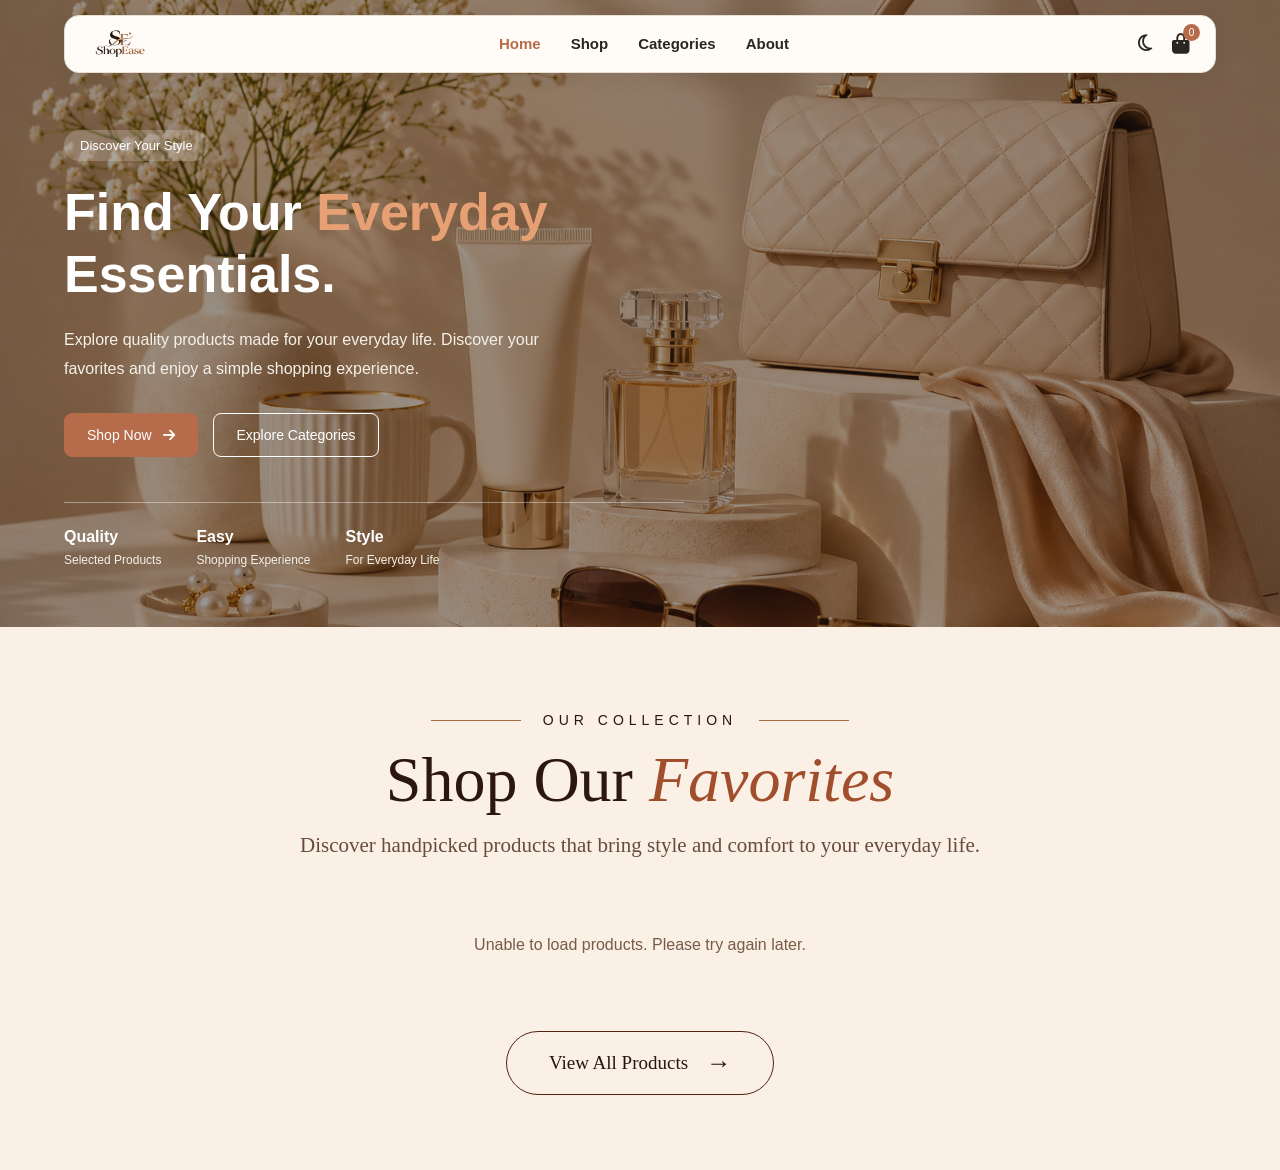
==== index.html @ 1fcece63 "HomeEase" ====
<!DOCTYPE html>
<html lang="en">
<head>
    <meta charset="UTF-8">
    <meta name="viewport" content="width=device-width, initial-scale=1.0">
    <title>ShopEase</title>
    <link rel="stylesheet" href="style.css">
    <link rel="stylesheet" href="https://cdnjs.cloudflare.com/ajax/libs/font-awesome/6.7.2/css/all.min.css">
</head>
<body>
<!-- ! Header  -->
<header class="header">

    <nav class="navbar">

  <a href="#" class="logo">
    <img src="images/logo.png" alt="ShopEase Logo">
</a>

        <ul class="nav-links" id="navLinks">
            <li><a href="#home" class="active">Home</a></li>
            <li><a href="#shop">Shop</a></li>
            <li><a href="#categories">Categories</a></li>
            <li><a href="#about">About</a></li>
        </ul>

        <div class="nav-actions">

            <!-- ! Theme Toggle -->
            <button class="theme-btn" id="themeBtn" aria-label="Toggle theme">
                <i class="fa-regular fa-moon"></i>
            </button>

            <!-- ! Shopping Cart -->
            <a href="#cart" class="cart-btn" aria-label="Shopping cart">
                <i class="fa-solid fa-bag-shopping"></i>
                <span class="cart-count">0</span>
            </a>

            <!-- ! Mobile Menu Button -->
            <button class="menu-btn" id="menuBtn" aria-label="Open menu">
                <i class="fa-solid fa-bars"></i>
            </button>

        </div>

    </nav>

</header>

<!-- ! Hero Section -->

<section class="hero" id="home">

    <div class="hero-container">

        <div class="hero-content">

            <span class="hero-tag">
                Discover Your Style
            </span>

            <h1>
                Find Your <span>Everyday</span> Essentials.
            </h1>

            <p>
                Explore quality products made for your everyday life.
                Discover your favorites and enjoy a simple shopping experience.
            </p>

            <div class="hero-buttons">

                <button class="shop-btn" id="shopNowBtn">
                    Shop Now
                    <i class="fa-solid fa-arrow-right"></i>
                </button>

                <button class="category-btn" id="categoryBtn">
                    Explore Categories
                </button>

            </div>

            <div class="hero-info">

                <div>
                    <h3>Quality</h3>
                    <p>Selected Products</p>
                </div>

                <div>
                    <h3>Easy</h3>
                    <p>Shopping Experience</p>
                </div>

                <div>
                    <h3>Style</h3>
                    <p>For Everyday Life</p>
                </div>

            </div>

        </div>

    </div>

</section>


<!-- ! Products Section -->
<section class="products-section" id="products">

    <div class="products-container">

        <div class="products-heading">
            <div class="heading-label">
                <span></span>
                <p>OUR COLLECTION</p>
                <span></span>
            </div>

            <h2>Shop Our <em>Favorites</em></h2>

            <p class="heading-description">
                Discover handpicked products that bring style and comfort to your everyday life.
            </p>
        </div>

        <!-- ! Products Grid -->
        <div class="products-grid" id="productsGrid">

        </div>

        <!-- *** Loading / Error Message -->
        <p class="products-message" id="productsMessage">
            Loading our favorites...
        </p>

        <!-- ! View All Button -->
        <div class="view-products">
            <button class="view-all-btn" id="viewAllBtn">
                <span>View All Products</span>
                <span class="view-arrow">→</span>
            </button>
        </div>

    </div>

</section>











</body>
<script src="script.js"></script>
</html>
---- style.css ----
* {
    margin: 0;
    padding: 0;
    box-sizing: border-box;
}

html {
    scroll-behavior: smooth;
}

body {
    font-family: Arial, sans-serif;
    background-color: #F5F1E9;
}

/* **** Header */

.header {
    width: 100%;
    position: fixed;
    top: 15px;
    left: 0;
    z-index: 1000;
    padding: 0 5%;
}

.navbar {
    max-width: 1200px;
    margin: auto;
    padding: 8px 25px;
    display: flex;
    align-items: center;
    justify-content: space-between;
    background-color: #FFFCF7;
    border: 1px solid #E8DED2;
    border-radius: 15px;
    box-shadow: 0 4px 20px rgba(41, 37, 31, 0.08);
}

.logo img {
    width: 60px;
    height: auto;
    display: block;
}

.nav-links {
    display: flex;
    align-items: center;
    gap: 30px;
    list-style: none;
}

.nav-links li a {
    text-decoration: none;
    color: #29251F;
    font-size: 15px;
    font-weight: 600;
    transition: 0.3s;
}

.nav-links li a:hover,
.nav-links li a.active {
    color: #B66B4B;
}

.nav-actions {
    display: flex;
    align-items: center;
    gap: 20px;
}

/* !  Buttons */

.theme-btn,
.menu-btn {
    background: none;
    border: none;
    color: #29251F;
    font-size: 19px;
    cursor: pointer;
}

.cart-btn {
    position: relative;
    color: #29251F;
    font-size: 20px;
    text-decoration: none;
}

.cart-count {
    position: absolute;
    top: -9px;
    right: -10px;
    width: 17px;
    height: 17px;
    background-color: #B66B4B;
    color: white;
    font-size: 10px;
    border-radius: 50%;
    display: flex;
    align-items: center;
    justify-content: center;
}



.menu-btn {
    display: none;
}

/* !! Dark Theme */

body.dark-theme {
    background-color: #0c0e0cf6;
    color: #EAE3D8;
}
body.dark-theme .navbar {
    padding-top: 5px;
    padding-bottom: 5px;
}
body.dark-theme .logo {
    background-color: #F5F1E9;
    padding: 2px;
    border-radius: 8px;
}
body.dark-theme .logo img {
    width: 60px;
}

body.dark-theme .navbar {
    background-color: #232622;
    border-color: #47493e;
}

body.dark-theme .nav-links li a {
    color: #EAE3D8;
}

body.dark-theme .nav-links li a:hover,
body.dark-theme .nav-links li a.active {
    color: #D18A65;
}

body.dark-theme .theme-btn,
body.dark-theme .menu-btn,
body.dark-theme .cart-btn {
    color: #EAE3D8;
}


/* **** Hero Section */

.hero {
    width: 100%;
    min-height: 600px;
    padding: 130px 5% 60px;
    position: relative;

    background-image: url("images/hero-section.png");
    background-size: cover;
    background-position: center;
    background-repeat: no-repeat;

    display: flex;
    align-items: center;
}

/* ! Image Overlay */

.hero::before {
    content: "";
    position: absolute;
    top: 0;
    left: 0;
    width: 100%;
    height: 100%;
    background: rgba(25, 22, 18, 0.45);
}

.hero-container {
    width: 100%;
    max-width: 1200px;
    margin: auto;
    position: relative;
    z-index: 1;
}


.hero-content {
    max-width: 620px;
}

.hero-tag {
    display: inline-block;
    padding: 8px 16px;
    background-color: rgba(255, 255, 255, 0.2);
    color: #FFFFFF;
    border-radius: 30px;
    font-size: 13px;
    margin-bottom: 20px;
}

.hero-content h1 {
    font-size: 52px;
    line-height: 1.2;
    color: #FFFFFF;
    margin-bottom: 20px;
}

.hero-content h1 span {
    color: #e7a074;
}

.hero-content > p {
    font-size: 16px;
    line-height: 1.8;
    color: #F5F1E9;
    max-width: 480px;
    margin-bottom: 30px;
}

/* ! Buttons */

.hero-buttons {
    display: flex;
    align-items: center;
    gap: 15px;
    flex-wrap: wrap;
}

.shop-btn,
.category-btn {
    padding: 13px 22px;
    border-radius: 8px;
    font-size: 14px;
    cursor: pointer;
    transition: 0.3s;
}

.shop-btn {
    background-color: #B66B4B;
    color: white;
    border: 1px solid #B66B4B;
}

.shop-btn:hover {
    background-color: #965338;
}

.shop-btn i {
    margin-left: 8px;
}

.category-btn {
    background-color: transparent;
    color: white;
    border: 1px solid white;
}

.category-btn:hover {
    background-color: white;
    color: #29251F;
}


.hero-info {
    display: flex;
    gap: 35px;
    margin-top: 45px;
    padding-top: 25px;
    border-top: 1px solid rgba(255, 255, 255, 0.4);
}

.hero-info h3 {
    font-size: 16px;
    color: white;
    margin-bottom: 7px;
}

.hero-info p {
    font-size: 12px;
    color: #F5F1E9;
}


body.dark-theme .hero::before {
    background: rgba(15, 15, 13, 0.65);
}

body.dark-theme .hero-content h1 span {
    color: #D18A65;
}

body.dark-theme .shop-btn {
    background-color: #D18A65;
    border-color: #D18A65;
    color: #191A18;
}

/* ! PRODUCTS SECTION */

.products-section {
    position: relative;
    overflow: hidden;
    padding: 85px 5% 75px;
    background: #fbf0e5;
    color: #2b1710;
    transition: background 0.3s ease, color 0.3s ease;
}

.products-container {
    max-width: 1350px;
    margin: auto;
}


.products-heading {
    text-align: center;
    margin-bottom: 48px;
}

.heading-label {
    display: flex;
    align-items: center;
    justify-content: center;
    gap: 22px;
    margin-bottom: 14px;
}

.heading-label span {
    width: 90px;
    height: 1px;
    background: #a76a42;
}

.heading-label p {
    font-size: 14px;
    letter-spacing: 5px;
    font-weight: 500;
}

.products-heading h2 {
    font-family: Georgia, 'Times New Roman', serif;
    font-size: clamp(38px, 5vw, 65px);
    font-weight: 400;
    line-height: 1.2;
    margin-bottom: 10px;
}

.products-heading h2 em {
    color: #a14e2c;
    font-style: italic;
}

.heading-description {
    font-family: Georgia, 'Times New Roman', serif;
    font-size: clamp(15px, 2vw, 21px);
    line-height: 1.6;
    color: #684b3d;
}

/* * Products Grid */

.products-grid {
    display: grid;
    grid-template-columns: repeat(3, minmax(0, 1fr));
    gap: 30px;
    align-items: stretch;
}

/* ! Product Card */

.product-card {
    position: relative;
    min-width: 0;
    background: #f7e6d5;
    border-radius: 18% 5% 3% 3% / 16% 4% 3% 3%;
    overflow: hidden;
    box-shadow: 0 12px 28px rgba(91, 48, 25, 0.09);
    transition: transform 0.35s ease, box-shadow 0.35s ease;
}

.product-card:hover {
    transform: translateY(-7px);
    box-shadow: 0 18px 35px rgba(91, 48, 25, 0.15);
}


.product-visual {
    height: 340px;
    position: relative;
    display: flex;
    justify-content: center;
    align-items: center;
    padding: 30px;
    overflow: hidden;
    background: linear-gradient(
        140deg,
        #dfc0a1,
        #f3dfca 55%,
        #d9b594
    );
}

.product-visual::before {
    content: "";
    position: absolute;
    width: 240px;
    height: 240px;
    border-radius: 50%;
    background: rgba(255, 248, 236, 0.25);
    top: 50%;
    left: 50%;
    transform: translate(-50%, -50%);
}

.product-image {
    position: relative;
    z-index: 1;
    width: 100%;
    height: 100%;
    object-fit: contain;
    mix-blend-mode: multiply;
    transition: transform 0.45s ease;
}

.product-card:hover .product-image {
    transform: scale(1.06);
}


.wishlist-btn {
    position: absolute;
    z-index: 3;
    top: 20px;
    right: 20px;
    width: 47px;
    height: 47px;
    border: none;
    border-radius: 50%;
    background: #fff5eb;
    color: #542315;
    font-size: 27px;
    display: flex;
    justify-content: center;
    align-items: center;
    cursor: pointer;
    transition: 0.3s ease;
}

.wishlist-btn:hover {
    background: #8d421f;
    color: white;
    transform: scale(1.08);
}

.wishlist-btn.active {
    background: #8d421f;
    color: white;
}

/* ***** Best Seller Badge */

.best-seller {
    position: absolute;
    z-index: 3;
    top: 23px;
    left: 22px;
    padding: 9px 17px;
    border-radius: 30px;
    background: #a64f2c;
    color: white;
    font-size: 13px;
    font-weight: 500;
}

/* ! Product Information */

.product-info {
    position: relative;
    z-index: 2;
    min-height: 150px;
    margin-top: -30px;
    padding: 42px 25px 22px;
    background: #f9eadb;
    border-radius: 48% 0 0 0 / 15% 0 0 0;
}

.product-info::before {
    content: "";
    position: absolute;
    top: -9px;
    left: -2%;
    width: 104%;
    height: 30px;
    border-top: 2px solid rgba(255, 255, 255, 0.85);
    border-radius: 50%;
    transform: rotate(-3deg);
}

.product-name {
    font-family: Georgia, 'Times New Roman', serif;
    font-size: 23px;
    font-weight: 400;
    line-height: 1.3;
    padding-right: 55px;
    margin-bottom: 8px;
    color: #28150f;
    display: -webkit-box;
    -webkit-line-clamp: 2;
    -webkit-box-orient: vertical;
    overflow: hidden;
    min-height: 30px;
}

.product-bottom {
    display: flex;
    justify-content: space-between;
    align-items: center;
    gap: 10px;
}

.product-price {
    font-family: Georgia, 'Times New Roman', serif;
    font-size: 27px;
    font-weight: 600;
    color: #81351f;
}

.product-rating {
    font-size: 12px;
    color: #775b47;
    margin-top: 5px;
}

.add-cart-btn {
    position: absolute;
    right: 20px;
    bottom: 40px;
    width: 62px;
    height: 62px;
    border: none;
    border-radius: 50%;
    background: #984b24;
    color: white;
    font-size: 25px;
    display: flex;
    justify-content: center;
    align-items: center;
    cursor: pointer;
    transition: 0.3s ease;
}

.add-cart-btn:hover {
    background: #542315;
    transform: scale(1.08);
}

.add-cart-btn.added {
    background: #526b45;
}


.view-products {
    display: flex;
    justify-content: center;
    margin-top: 52px;
}

.view-all-btn {
    display: flex;
    align-items: center;
    justify-content: center;
    gap: 18px;
    padding: 17px 42px;
    border: 1.5px solid #542315;
    border-radius: 50px;
    background: transparent;
    color: #28150f;
    font-family: Georgia, 'Times New Roman', serif;
    font-size: 19px;
    cursor: pointer;
    transition: 0.3s ease;
}

.view-all-btn:hover {
    background: #542315;
    color: white;
}

.view-arrow {
    font-size: 25px;
    transition: transform 0.3s ease;
}

.view-all-btn:hover .view-arrow {
    transform: translateX(6px);
}


.products-message {
    text-align: center;
    padding: 25px;
    font-size: 16px;
    color: #775b47;
}

.products-message:empty {
    display: none;
}


html[data-theme="dark"] .products-section {
    background: var(--page-bg, #191614);
    color: var(--text-main, #f7e9dc);
}

html[data-theme="dark"] .heading-description {
    color: #c4aa98;
}

html[data-theme="dark"] .products-heading h2 em {
    color: #d18a60;
}

html[data-theme="dark"] .heading-label span {
    background: #a96b49;
}

html[data-theme="dark"] .product-card {
    background: #30251f;
    box-shadow: 0 12px 28px rgba(0, 0, 0, 0.2);
}

html[data-theme="dark"] .product-visual {
    background: linear-gradient(140deg, #554034, #705441, #49372d);
}

html[data-theme="dark"] .product-visual::before {
    background: rgba(255, 235, 213, 0.09);
}

html[data-theme="dark"] .product-info {
    background: #30251f;
}

html[data-theme="dark"] .product-name {
    color: #f5e4d5;
}

html[data-theme="dark"] .product-price {
    color: #e5a27d;
}

html[data-theme="dark"] .product-rating,
html[data-theme="dark"] .products-message {
    color: #c4aa98;
}

html[data-theme="dark"] .wishlist-btn {
    background: #f1dfce;
    color: #542315;
}

html[data-theme="dark"] .wishlist-btn.active {
    background: #a64f2c;
    color: white;
}

html[data-theme="dark"] .view-all-btn {
    color: #f5e4d5;
    border-color: #c18b6b;
}

html[data-theme="dark"] .view-all-btn:hover {
    background: #a64f2c;
    border-color: #a64f2c;
    color: white;
}
























































/* ***** Responsivenes */

@media (max-width: 1024px) {

    .products-grid {
        grid-template-columns: repeat(2, minmax(0, 1fr));
        gap: 25px;
    }

    .product-visual {
        height: 320px;
    }











}
@media (max-width: 768px) {

    .header {
        padding: 0 15px;
    }

    .navbar {
        padding: 12px 18px;
    }

    .logo img {
        width: 110px;
    }

    .nav-links {
        display: none;
        position: absolute;
        top: 65px;
        left: 0;
        width: 100%;
        flex-direction: column;
        align-items: flex-start;
        gap: 20px;
        padding: 25px;
        background-color: #FFFCF7;
        border: 1px solid #E8DED2;
        border-radius: 15px;
        box-shadow: 0 5px 15px rgba(41, 37, 31, 0.08);
    }

    .nav-links.active {
        display: flex;
    }

    .menu-btn {
        display: block;
    }

    .nav-actions {
        gap: 16px;
    }

 body.dark-theme .nav-links {
        background-color: #252622;
        border-color: #3A3B35;
    }
.hero {
        min-height: 550px;
        padding: 120px 5% 50px;
        background-position: 60% center;
    }

    .hero-content h1 {
        font-size: 38px;
    }

    .hero-info {
        gap: 18px;
    }
.products-section {
        padding: 65px 5% 55px;
    }

    .products-heading {
        margin-bottom: 35px;
    }

    .heading-label {
        gap: 12px;
    }

    .heading-label span {
        width: 45px;
    }

    .heading-label p {
        font-size: 11px;
        letter-spacing: 3px;
    }

    .products-heading h2 {
        font-size: 37px;
    }

    .heading-description {
        font-size: 15px;
    }

    .products-grid {
        grid-template-columns: 1fr;
        gap: 28px;
        max-width: 420px;
        margin: auto;
    }

    .product-visual {
        height: 340px;
    }

    .product-info {
        min-height: 145px;
        padding: 40px 20px 20px;
    }

    .product-name {
        font-size: 21px;
    }

    .product-price {
        font-size: 25px;
    }

    .add-cart-btn {
        width: 55px;
        height: 55px;
        right: 17px;
    }

    .view-products {
        margin-top: 38px;
    }

    .view-all-btn {
        padding: 15px 30px;
        font-size: 17px;
    }





}

@media (max-width: 480px) {

    .hero {
        min-height: 600px;
        padding: 110px 5% 40px;
        background-position: 60% center;
    }

    .hero-content h1 {
        font-size: 32px;
    }

    .hero-content > p {
        font-size: 14px;
    }

    .hero-buttons {
        flex-direction: column;
        align-items: stretch;
    }

    .shop-btn,
    .category-btn {
        width: 100%;
    }

    .hero-info {
        gap: 15px;
        justify-content: space-between;
    }

    .hero-info h3 {
        font-size: 14px;
    }

    .hero-info p {
        font-size: 10px;
    }











}
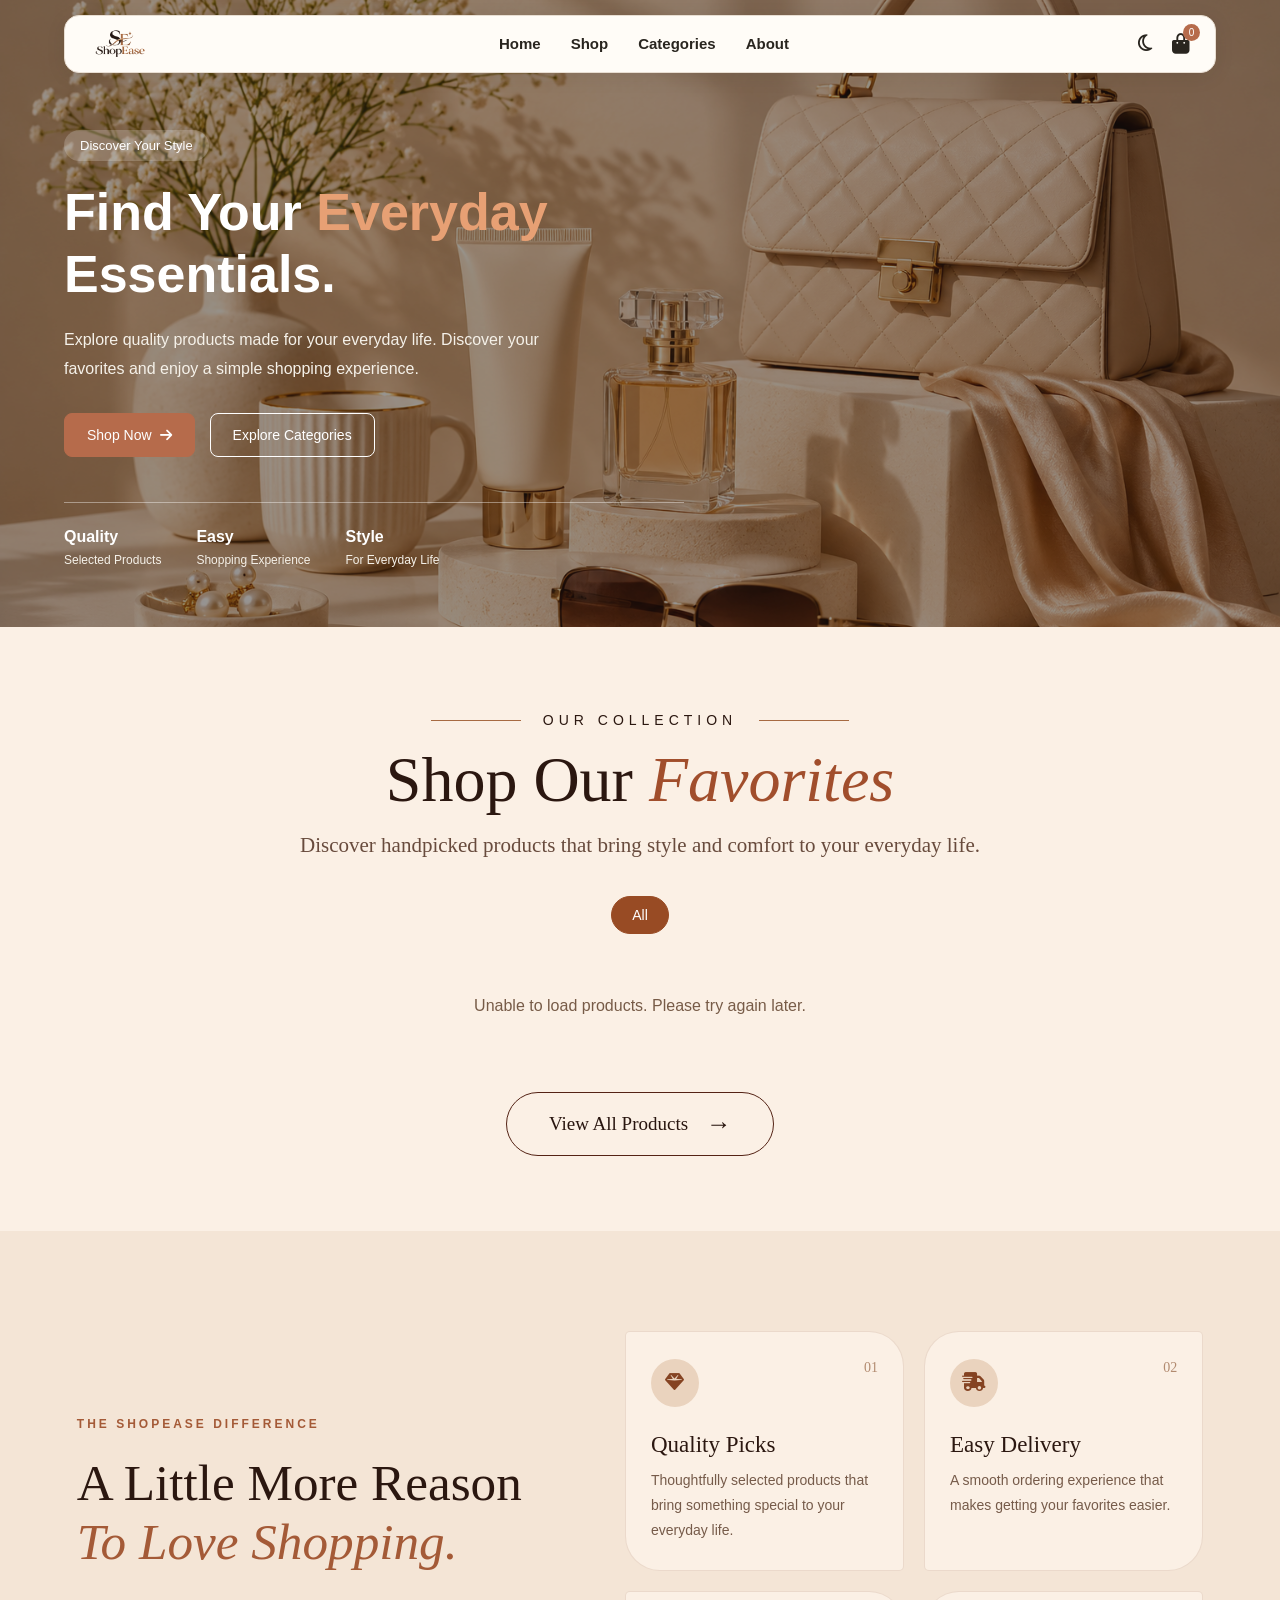
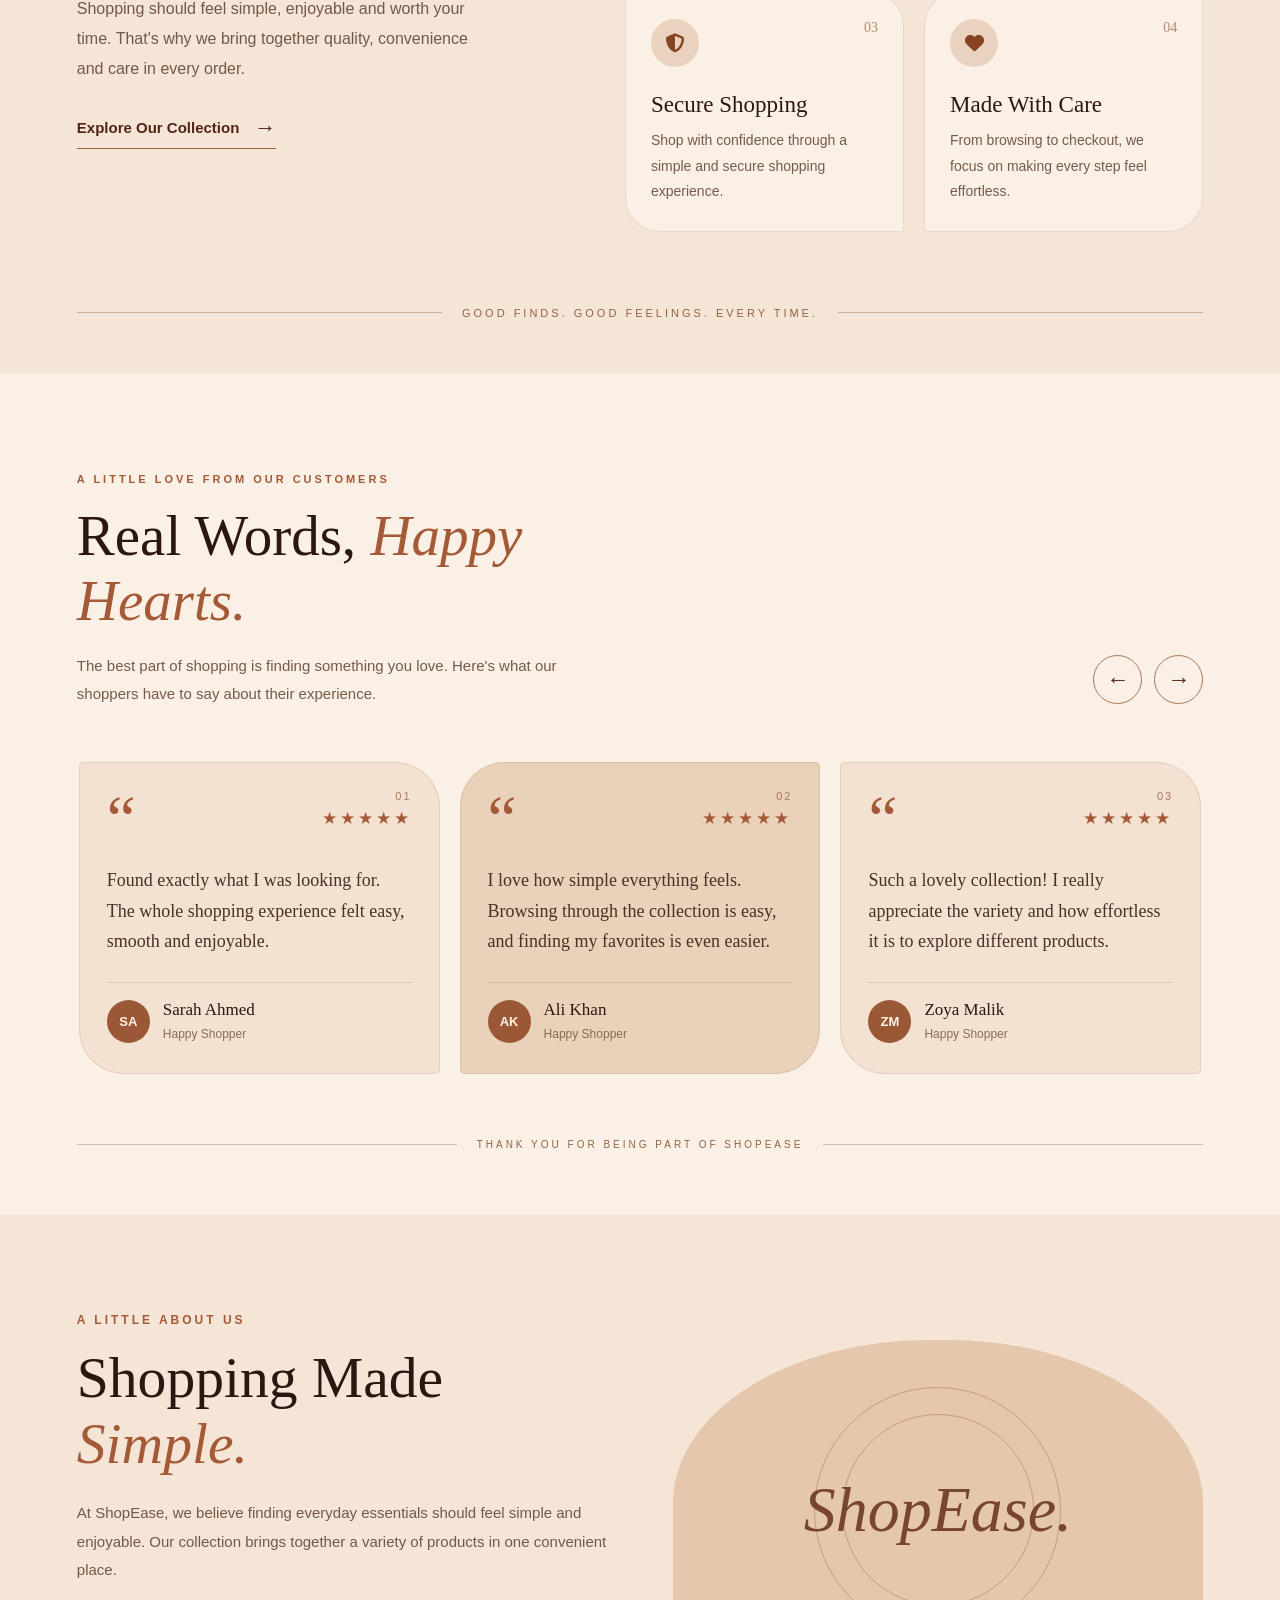
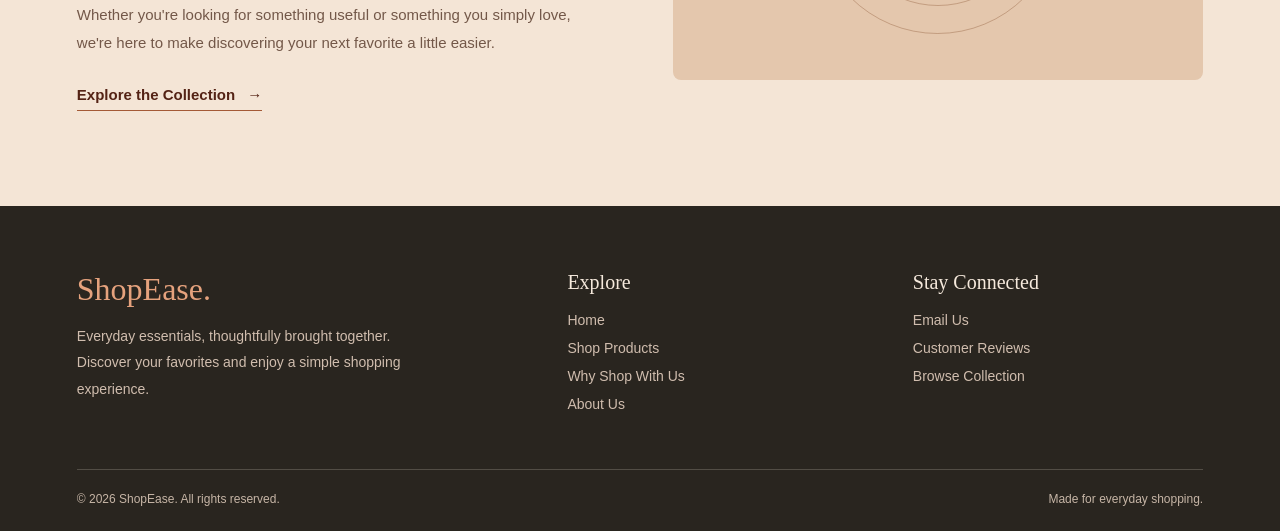
==== commit 7578a6ac: "complete ShopEase Project" ====
--- a/index.html
+++ b/index.html
@@ -8,24 +8,21 @@
     <link rel="stylesheet" href="https://cdnjs.cloudflare.com/ajax/libs/font-awesome/6.7.2/css/all.min.css">
 </head>
 <body>
-<!-- ! Header  -->
+<!-- ! Header -->
 <header class="header">
-
     <nav class="navbar">
-
-  <a href="#" class="logo">
-    <img src="images/logo.png" alt="ShopEase Logo">
-</a>
+        <a href="#home" class="logo">
+            <img src="images/logo.png" alt="ShopEase Logo">
+        </a>
 
         <ul class="nav-links" id="navLinks">
-            <li><a href="#home" class="active">Home</a></li>
-            <li><a href="#shop">Shop</a></li>
-            <li><a href="#categories">Categories</a></li>
+            <li><a href="#home">Home</a></li>
+            <li><a href="#products">Shop</a></li>
+            <li><a href="#products">Categories</a></li>
             <li><a href="#about">About</a></li>
         </ul>
 
         <div class="nav-actions">
-
             <!-- ! Theme Toggle -->
             <button class="theme-btn" id="themeBtn" aria-label="Toggle theme">
                 <i class="fa-regular fa-moon"></i>
@@ -34,31 +31,22 @@
             <!-- ! Shopping Cart -->
             <a href="#cart" class="cart-btn" aria-label="Shopping cart">
                 <i class="fa-solid fa-bag-shopping"></i>
-                <span class="cart-count">0</span>
+                <span class="cart-count" id="cartCount">0</span>
             </a>
 
             <!-- ! Mobile Menu Button -->
             <button class="menu-btn" id="menuBtn" aria-label="Open menu">
                 <i class="fa-solid fa-bars"></i>
             </button>
-
-        </div>
-
+        </div>
     </nav>
-
 </header>
 
 <!-- ! Hero Section -->
-
 <section class="hero" id="home">
-
     <div class="hero-container">
-
         <div class="hero-content">
-
-            <span class="hero-tag">
-                Discover Your Style
-            </span>
+            <span class="hero-tag">Discover Your Style</span>
 
             <h1>
                 Find Your <span>Everyday</span> Essentials.
@@ -70,20 +58,17 @@
             </p>
 
             <div class="hero-buttons">
-
-                <button class="shop-btn" id="shopNowBtn">
+                <a href="#products" class="shop-btn" id="shopNowBtn">
                     Shop Now
                     <i class="fa-solid fa-arrow-right"></i>
-                </button>
+                </a>
 
                 <button class="category-btn" id="categoryBtn">
                     Explore Categories
                 </button>
-
             </div>
 
             <div class="hero-info">
-
                 <div>
                     <h3>Quality</h3>
                     <p>Selected Products</p>
@@ -98,21 +83,14 @@
                     <h3>Style</h3>
                     <p>For Everyday Life</p>
                 </div>
-
-            </div>
-
-        </div>
-
-    </div>
-
-</section>
-
+            </div>
+        </div>
+    </div>
+</section>
 
 <!-- ! Products Section -->
 <section class="products-section" id="products">
-
     <div class="products-container">
-
         <div class="products-heading">
             <div class="heading-label">
                 <span></span>
@@ -127,10 +105,15 @@
             </p>
         </div>
 
+        <!-- ! Category Filters -->
+        <div class="category-filters" id="categoryFilters" aria-label="Filter products by category">
+            <button class="category-filter-btn active" type="button" data-category="all">
+                All
+            </button>
+        </div>
+
         <!-- ! Products Grid -->
-        <div class="products-grid" id="productsGrid">
-
-        </div>
+        <div class="products-grid" id="productsGrid"></div>
 
         <!-- *** Loading / Error Message -->
         <p class="products-message" id="productsMessage">
@@ -139,26 +122,231 @@
 
         <!-- ! View All Button -->
         <div class="view-products">
-            <button class="view-all-btn" id="viewAllBtn">
+            <button class="view-all-btn" id="viewAllBtn" type="button">
                 <span>View All Products</span>
                 <span class="view-arrow">→</span>
             </button>
         </div>
-
-    </div>
-
-</section>
-
-
-
-
-
-
-
-
-
-
-
+    </div>
+</section>
+
+<!-- ! Why Shop With Us -->
+<section class="why-section" id="why-us">
+    <div class="why-container">
+        <div class="why-intro">
+            <span class="why-label">THE SHOPEASE DIFFERENCE</span>
+
+            <h2>
+                A Little More Reason
+                <em>To Love Shopping.</em>
+            </h2>
+
+            <p>
+                Shopping should feel simple, enjoyable and worth your time.
+                That's why we bring together quality, convenience and care
+                in every order.
+            </p>
+
+            <a href="#products" class="why-link">
+                Explore Our Collection <span>→</span>
+            </a>
+        </div>
+
+        <div class="benefits-grid">
+            <article class="benefit-card">
+                <div class="benefit-icon"><i class="fa-solid fa-gem"></i></div>
+                <span class="benefit-number">01</span>
+                <h3>Quality Picks</h3>
+                <p>Thoughtfully selected products that bring something special to your everyday life.</p>
+            </article>
+
+            <article class="benefit-card">
+                <div class="benefit-icon"><i class="fa-solid fa-truck-fast"></i></div>
+                <span class="benefit-number">02</span>
+                <h3>Easy Delivery</h3>
+                <p>A smooth ordering experience that makes getting your favorites easier.</p>
+            </article>
+
+            <article class="benefit-card">
+                <div class="benefit-icon"><i class="fa-solid fa-shield-halved"></i></div>
+                <span class="benefit-number">03</span>
+                <h3>Secure Shopping</h3>
+                <p>Shop with confidence through a simple and secure shopping experience.</p>
+            </article>
+
+            <article class="benefit-card">
+                <div class="benefit-icon"><i class="fa-solid fa-heart"></i></div>
+                <span class="benefit-number">04</span>
+                <h3>Made With Care</h3>
+                <p>From browsing to checkout, we focus on making every step feel effortless.</p>
+            </article>
+        </div>
+    </div>
+
+    <div class="why-bottom-line">
+        <span></span>
+        <p>GOOD FINDS. GOOD FEELINGS. EVERY TIME.</p>
+        <span></span>
+    </div>
+</section>
+
+<!-- ! Testimonials Section -->
+<section class="testimonial-section" id="testimonials">
+    <div class="testimonial-container">
+        <div class="testimonial-header">
+            <div class="testimonial-intro">
+                <span class="testimonial-label">A LITTLE LOVE FROM OUR CUSTOMERS</span>
+
+                <h2>
+                    Real Words,
+                    <em>Happy Hearts.</em>
+                </h2>
+
+                <p>
+                    The best part of shopping is finding something
+                    you love. Here's what our shoppers have to say
+                    about their experience.
+                </p>
+            </div>
+
+            <div class="testimonial-controls">
+                <button class="review-arrow" id="reviewPrev" aria-label="Previous reviews" type="button">←</button>
+                <button class="review-arrow" id="reviewNext" aria-label="Next reviews" type="button">→</button>
+            </div>
+        </div>
+
+        <!-- ********* Reviews Slider -->
+        <div class="testimonial-slider" id="testimonialSlider">
+            <article class="testimonial-card">
+                <div class="review-top">
+                    <span class="quote-mark">“</span>
+                    <div class="review-stars">★★★★★</div>
+                </div>
+                <p class="review-text">
+                    Found exactly what I was looking for.
+                    The whole shopping experience felt easy,
+                    smooth and enjoyable.
+                </p>
+                <div class="review-customer">
+                    <div class="customer-avatar">SA</div>
+                    <div>
+                        <h3>Sarah Ahmed</h3>
+                        <span>Happy Shopper</span>
+                    </div>
+                </div>
+                <span class="review-number">01</span>
+            </article>
+
+            <article class="testimonial-card featured-review">
+                <div class="review-top">
+                    <span class="quote-mark">“</span>
+                    <div class="review-stars">★★★★★</div>
+                </div>
+                <p class="review-text">
+                    I love how simple everything feels.
+                    Browsing through the collection is easy,
+                    and finding my favorites is even easier.
+                </p>
+                <div class="review-customer">
+                    <div class="customer-avatar">AK</div>
+                    <div>
+                        <h3>Ali Khan</h3>
+                        <span>Happy Shopper</span>
+                    </div>
+                </div>
+                <span class="review-number">02</span>
+            </article>
+
+            <article class="testimonial-card">
+                <div class="review-top">
+                    <span class="quote-mark">“</span>
+                    <div class="review-stars">★★★★★</div>
+                </div>
+                <p class="review-text">
+                    Such a lovely collection! I really appreciate
+                    the variety and how effortless it is to
+                    explore different products.
+                </p>
+                <div class="review-customer">
+                    <div class="customer-avatar">ZM</div>
+                    <div>
+                        <h3>Zoya Malik</h3>
+                        <span>Happy Shopper</span>
+                    </div>
+                </div>
+                <span class="review-number">03</span>
+            </article>
+        </div>
+
+        <!-- ! Bottom Note -->
+        <div class="testimonial-footer">
+            <span></span>
+            <p>THANK YOU FOR BEING PART OF SHOPEASE</p>
+            <span></span>
+        </div>
+    </div>
+</section>
+
+<!-- ! About ShopEase -->
+<section class="about-section" id="about">
+    <div class="about-container">
+        <div class="about-content">
+            <span class="about-label">A LITTLE ABOUT US</span>
+            <h2>Shopping Made <em>Simple.</em></h2>
+            <p>
+                At ShopEase, we believe finding everyday essentials should feel
+                simple and enjoyable. Our collection brings together a variety
+                of products in one convenient place.
+            </p>
+            <p>
+                Whether you're looking for something useful or something you
+                simply love, we're here to make discovering your next favorite
+                a little easier.
+            </p>
+            <a href="#products" class="about-link">
+                Explore the Collection <span>→</span>
+            </a>
+        </div>
+
+        <div class="about-art" aria-label="ShopEase decorative brand artwork">
+            <span>ShopEase.</span>
+        </div>
+    </div>
+</section>
+
+<!-- ! Footer -->
+<footer class="site-footer" id="footer">
+    <div class="footer-container">
+        <div class="footer-brand">
+            <h2>ShopEase.</h2>
+            <p>
+                Everyday essentials, thoughtfully brought together.
+                Discover your favorites and enjoy a simple shopping experience.
+            </p>
+        </div>
+
+        <div class="footer-column">
+            <h3>Explore</h3>
+            <a href="#home">Home</a>
+            <a href="#products">Shop Products</a>
+            <a href="#why-us">Why Shop With Us</a>
+            <a href="#about">About Us</a>
+        </div>
+
+        <div class="footer-column">
+            <h3>Stay Connected</h3>
+            <a href="mailto:hello@shopease.com">Email Us</a>
+            <a href="#testimonials">Customer Reviews</a>
+            <a href="#products">Browse Collection</a>
+        </div>
+    </div>
+
+    <div class="footer-bottom">
+        <p>© 2026 ShopEase. All rights reserved.</p>
+        <p>Made for everyday shopping.</p>
+    </div>
+</footer>
+
+<script src="script.js"></script>
 </body>
-<script src="script.js"></script>
 </html>
--- a/style.css
+++ b/style.css
@@ -1,3 +1,5 @@
+/* ! Basic Setup */
+
 * {
     margin: 0;
     padding: 0;
@@ -10,10 +12,20 @@
 
 body {
     font-family: Arial, sans-serif;
-    background-color: #F5F1E9;
-}
-
-/* **** Header */
+    background: #F5F1E9;
+    color: #29251F;
+}
+
+button,
+a {
+    font-family: inherit;
+}
+
+button {
+    cursor: pointer;
+}
+
+/* !  Navbar */
 
 .header {
     width: 100%;
@@ -31,7 +43,7 @@
     display: flex;
     align-items: center;
     justify-content: space-between;
-    background-color: #FFFCF7;
+    background: #FFFCF7;
     border: 1px solid #E8DED2;
     border-radius: 15px;
     box-shadow: 0 4px 20px rgba(41, 37, 31, 0.08);
@@ -50,16 +62,15 @@
     list-style: none;
 }
 
-.nav-links li a {
-    text-decoration: none;
+.nav-links a {
     color: #29251F;
     font-size: 15px;
     font-weight: 600;
+    text-decoration: none;
     transition: 0.3s;
 }
 
-.nav-links li a:hover,
-.nav-links li a.active {
+.nav-links a:hover {
     color: #B66B4B;
 }
 
@@ -68,8 +79,6 @@
     align-items: center;
     gap: 20px;
 }
-
-/* !  Buttons */
 
 .theme-btn,
 .menu-btn {
@@ -77,7 +86,6 @@
     border: none;
     color: #29251F;
     font-size: 19px;
-    cursor: pointer;
 }
 
 .cart-btn {
@@ -93,87 +101,38 @@
     right: -10px;
     width: 17px;
     height: 17px;
-    background-color: #B66B4B;
+    display: flex;
+    align-items: center;
+    justify-content: center;
+    background: #B66B4B;
     color: white;
     font-size: 10px;
     border-radius: 50%;
-    display: flex;
-    align-items: center;
-    justify-content: center;
-}
-
-
+}
 
 .menu-btn {
     display: none;
 }
 
-/* !! Dark Theme */
-
-body.dark-theme {
-    background-color: #0c0e0cf6;
-    color: #EAE3D8;
-}
-body.dark-theme .navbar {
-    padding-top: 5px;
-    padding-bottom: 5px;
-}
-body.dark-theme .logo {
-    background-color: #F5F1E9;
-    padding: 2px;
-    border-radius: 8px;
-}
-body.dark-theme .logo img {
-    width: 60px;
-}
-
-body.dark-theme .navbar {
-    background-color: #232622;
-    border-color: #47493e;
-}
-
-body.dark-theme .nav-links li a {
-    color: #EAE3D8;
-}
-
-body.dark-theme .nav-links li a:hover,
-body.dark-theme .nav-links li a.active {
-    color: #D18A65;
-}
-
-body.dark-theme .theme-btn,
-body.dark-theme .menu-btn,
-body.dark-theme .cart-btn {
-    color: #EAE3D8;
-}
-
-
-/* **** Hero Section */
+/* ! Hero Section */
 
 .hero {
     width: 100%;
     min-height: 600px;
     padding: 130px 5% 60px;
     position: relative;
-
+    display: flex;
+    align-items: center;
     background-image: url("images/hero-section.png");
     background-size: cover;
     background-position: center;
     background-repeat: no-repeat;
-
-    display: flex;
-    align-items: center;
-}
-
-/* ! Image Overlay */
+}
 
 .hero::before {
     content: "";
     position: absolute;
-    top: 0;
-    left: 0;
-    width: 100%;
-    height: 100%;
+    inset: 0;
     background: rgba(25, 22, 18, 0.45);
 }
 
@@ -185,7 +144,6 @@
     z-index: 1;
 }
 
-
 .hero-content {
     max-width: 620px;
 }
@@ -193,18 +151,18 @@
 .hero-tag {
     display: inline-block;
     padding: 8px 16px;
-    background-color: rgba(255, 255, 255, 0.2);
-    color: #FFFFFF;
+    margin-bottom: 20px;
+    background: rgba(255, 255, 255, 0.2);
+    color: white;
     border-radius: 30px;
     font-size: 13px;
+}
+
+.hero-content h1 {
     margin-bottom: 20px;
-}
-
-.hero-content h1 {
+    color: white;
     font-size: 52px;
     line-height: 1.2;
-    color: #FFFFFF;
-    margin-bottom: 20px;
 }
 
 .hero-content h1 span {
@@ -212,14 +170,12 @@
 }
 
 .hero-content > p {
+    max-width: 480px;
+    margin-bottom: 30px;
+    color: #F5F1E9;
     font-size: 16px;
     line-height: 1.8;
-    color: #F5F1E9;
-    max-width: 480px;
-    margin-bottom: 30px;
-}
-
-/* ! Buttons */
+}
 
 .hero-buttons {
     display: flex;
@@ -230,21 +186,24 @@
 
 .shop-btn,
 .category-btn {
+    display: inline-flex;
+    align-items: center;
+    justify-content: center;
     padding: 13px 22px;
     border-radius: 8px;
     font-size: 14px;
-    cursor: pointer;
+    text-decoration: none;
     transition: 0.3s;
 }
 
 .shop-btn {
-    background-color: #B66B4B;
+    background: #B66B4B;
     color: white;
     border: 1px solid #B66B4B;
 }
 
 .shop-btn:hover {
-    background-color: #965338;
+    background: #965338;
 }
 
 .shop-btn i {
@@ -252,16 +211,15 @@
 }
 
 .category-btn {
-    background-color: transparent;
+    background: transparent;
     color: white;
     border: 1px solid white;
 }
 
 .category-btn:hover {
-    background-color: white;
+    background: white;
     color: #29251F;
 }
-
 
 .hero-info {
     display: flex;
@@ -272,32 +230,17 @@
 }
 
 .hero-info h3 {
+    margin-bottom: 7px;
+    color: white;
     font-size: 16px;
-    color: white;
-    margin-bottom: 7px;
 }
 
 .hero-info p {
+    color: #F5F1E9;
     font-size: 12px;
-    color: #F5F1E9;
-}
-
-
-body.dark-theme .hero::before {
-    background: rgba(15, 15, 13, 0.65);
-}
-
-body.dark-theme .hero-content h1 span {
-    color: #D18A65;
-}
-
-body.dark-theme .shop-btn {
-    background-color: #D18A65;
-    border-color: #D18A65;
-    color: #191A18;
-}
-
-/* ! PRODUCTS SECTION */
+}
+
+/* ! Products Section */
 
 .products-section {
     position: relative;
@@ -313,10 +256,9 @@
     margin: auto;
 }
 
-
 .products-heading {
+    margin-bottom: 48px;
     text-align: center;
-    margin-bottom: 48px;
 }
 
 .heading-label {
@@ -335,16 +277,16 @@
 
 .heading-label p {
     font-size: 14px;
+    font-weight: 500;
     letter-spacing: 5px;
-    font-weight: 500;
 }
 
 .products-heading h2 {
+    margin-bottom: 10px;
     font-family: Georgia, 'Times New Roman', serif;
     font-size: clamp(38px, 5vw, 65px);
     font-weight: 400;
     line-height: 1.2;
-    margin-bottom: 10px;
 }
 
 .products-heading h2 em {
@@ -353,13 +295,41 @@
 }
 
 .heading-description {
+    color: #684b3d;
     font-family: Georgia, 'Times New Roman', serif;
     font-size: clamp(15px, 2vw, 21px);
     line-height: 1.6;
-    color: #684b3d;
-}
-
-/* * Products Grid */
+}
+
+/* ! Category Filters */
+
+.category-filters {
+    display: flex;
+    align-items: center;
+    justify-content: center;
+    flex-wrap: wrap;
+    gap: 12px;
+    margin: -15px 0 38px;
+}
+
+.category-filter-btn {
+    padding: 10px 20px;
+    border: 1px solid #c8a58d;
+    border-radius: 30px;
+    background: transparent;
+    color: #542315;
+    font-size: 14px;
+    transition: 0.3s ease;
+}
+
+.category-filter-btn:hover,
+.category-filter-btn.active {
+    background: #984b24;
+    border-color: #984b24;
+    color: white;
+}
+
+/* ! Products Grid */
 
 .products-grid {
     display: grid;
@@ -368,14 +338,12 @@
     align-items: stretch;
 }
 
-/* ! Product Card */
-
 .product-card {
     position: relative;
     min-width: 0;
+    overflow: hidden;
     background: #f7e6d5;
     border-radius: 18% 5% 3% 3% / 16% 4% 3% 3%;
-    overflow: hidden;
     box-shadow: 0 12px 28px rgba(91, 48, 25, 0.09);
     transition: transform 0.35s ease, box-shadow 0.35s ease;
 }
@@ -385,32 +353,26 @@
     box-shadow: 0 18px 35px rgba(91, 48, 25, 0.15);
 }
 
-
 .product-visual {
     height: 340px;
     position: relative;
     display: flex;
+    align-items: center;
     justify-content: center;
-    align-items: center;
     padding: 30px;
     overflow: hidden;
-    background: linear-gradient(
-        140deg,
-        #dfc0a1,
-        #f3dfca 55%,
-        #d9b594
-    );
+    background: linear-gradient(140deg, #dfc0a1, #f3dfca 55%, #d9b594);
 }
 
 .product-visual::before {
     content: "";
     position: absolute;
+    top: 50%;
+    left: 50%;
     width: 240px;
     height: 240px;
     border-radius: 50%;
     background: rgba(255, 248, 236, 0.25);
-    top: 50%;
-    left: 50%;
     transform: translate(-50%, -50%);
 }
 
@@ -428,7 +390,6 @@
     transform: scale(1.06);
 }
 
-
 .wishlist-btn {
     position: absolute;
     z-index: 3;
@@ -436,30 +397,26 @@
     right: 20px;
     width: 47px;
     height: 47px;
+    display: flex;
+    align-items: center;
+    justify-content: center;
     border: none;
     border-radius: 50%;
     background: #fff5eb;
     color: #542315;
     font-size: 27px;
-    display: flex;
-    justify-content: center;
-    align-items: center;
-    cursor: pointer;
     transition: 0.3s ease;
 }
 
-.wishlist-btn:hover {
-    background: #8d421f;
-    color: white;
-    transform: scale(1.08);
-}
-
+.wishlist-btn:hover,
 .wishlist-btn.active {
     background: #8d421f;
     color: white;
 }
 
-/* ***** Best Seller Badge */
+.wishlist-btn:hover {
+    transform: scale(1.08);
+}
 
 .best-seller {
     position: absolute;
@@ -499,38 +456,38 @@
 }
 
 .product-name {
+    display: -webkit-box;
+    min-height: 30px;
+    margin-bottom: 8px;
+    padding-right: 55px;
+    overflow: hidden;
+    color: #28150f;
     font-family: Georgia, 'Times New Roman', serif;
     font-size: 23px;
     font-weight: 400;
     line-height: 1.3;
-    padding-right: 55px;
-    margin-bottom: 8px;
-    color: #28150f;
-    display: -webkit-box;
     -webkit-line-clamp: 2;
     -webkit-box-orient: vertical;
-    overflow: hidden;
-    min-height: 30px;
 }
 
 .product-bottom {
     display: flex;
+    align-items: center;
     justify-content: space-between;
-    align-items: center;
     gap: 10px;
 }
 
 .product-price {
+    color: #81351f;
     font-family: Georgia, 'Times New Roman', serif;
     font-size: 27px;
     font-weight: 600;
-    color: #81351f;
 }
 
 .product-rating {
+    margin-top: 5px;
+    color: #775b47;
     font-size: 12px;
-    color: #775b47;
-    margin-top: 5px;
 }
 
 .add-cart-btn {
@@ -539,15 +496,14 @@
     bottom: 40px;
     width: 62px;
     height: 62px;
+    display: flex;
+    align-items: center;
+    justify-content: center;
     border: none;
     border-radius: 50%;
     background: #984b24;
     color: white;
     font-size: 25px;
-    display: flex;
-    justify-content: center;
-    align-items: center;
-    cursor: pointer;
     transition: 0.3s ease;
 }
 
@@ -560,6 +516,7 @@
     background: #526b45;
 }
 
+/* ! View All Products */
 
 .view-products {
     display: flex;
@@ -579,7 +536,6 @@
     color: #28150f;
     font-family: Georgia, 'Times New Roman', serif;
     font-size: 19px;
-    cursor: pointer;
     transition: 0.3s ease;
 }
 
@@ -597,29 +553,630 @@
     transform: translateX(6px);
 }
 
-
 .products-message {
+    padding: 25px;
+    color: #775b47;
+    font-size: 16px;
     text-align: center;
-    padding: 25px;
-    font-size: 16px;
-    color: #775b47;
 }
 
 .products-message:empty {
     display: none;
 }
 
-
-html[data-theme="dark"] .products-section {
-    background: var(--page-bg, #191614);
-    color: var(--text-main, #f7e9dc);
-}
-
-html[data-theme="dark"] .heading-description {
+/* ! Why Shop With Us */
+
+.why-section {
+    position: relative;
+    overflow: hidden;
+    padding: 100px 6% 55px;
+    background: #f4e5d6;
+    color: #2b1710;
+    transition: background 0.3s ease, color 0.3s ease;
+}
+
+.why-container {
+    max-width: 1250px;
+    margin: auto;
+    display: grid;
+    grid-template-columns: 0.9fr 1.1fr;
+    align-items: center;
+    gap: 75px;
+}
+
+.why-intro {
+    max-width: 460px;
+}
+
+.why-label {
+    display: inline-block;
+    margin-bottom: 22px;
+    color: #a45a37;
+    font-size: 12px;
+    font-weight: 600;
+    letter-spacing: 3px;
+}
+
+.why-intro h2 {
+    margin-bottom: 22px;
+    font-family: Georgia, 'Times New Roman', serif;
+    font-size: clamp(38px, 4vw, 56px);
+    font-weight: 400;
+    line-height: 1.16;
+}
+
+.why-intro h2 em {
+    display: block;
+    color: #a45a37;
+    font-style: italic;
+}
+
+.why-intro > p {
+    max-width: 410px;
+    margin-bottom: 30px;
+    color: #735849;
+    font-size: 16px;
+    line-height: 1.9;
+}
+
+.why-link {
+    display: inline-flex;
+    align-items: center;
+    gap: 15px;
+    padding-bottom: 7px;
+    border-bottom: 1px solid #a45a37;
+    color: #542315;
+    font-size: 15px;
+    font-weight: 600;
+    text-decoration: none;
+    transition: gap 0.3s ease;
+}
+
+.why-link:hover {
+    gap: 23px;
+}
+
+.why-link span {
+    font-size: 22px;
+}
+
+/* ! Benefits Cards */
+
+.benefits-grid {
+    display: grid;
+    grid-template-columns: repeat(2, minmax(0, 1fr));
+    gap: 20px;
+}
+
+.benefit-card {
+    position: relative;
+    min-height: 235px;
+    padding: 27px 25px;
+    background: #fbf0e5;
+    border: 1px solid rgba(139, 88, 56, 0.15);
+    border-radius: 5px 35px 5px 35px;
+    transition: transform 0.3s ease, background 0.3s ease;
+}
+
+.benefit-card:nth-child(even) {
+    border-radius: 35px 5px 35px 5px;
+}
+
+.benefit-card:hover {
+    background: #fff7ed;
+    transform: translateY(-6px);
+}
+
+.benefit-icon {
+    width: 48px;
+    height: 48px;
+    display: flex;
+    align-items: center;
+    justify-content: center;
+    margin-bottom: 25px;
+    border-radius: 50%;
+    background: #ead3be;
+    color: #854322;
+    font-size: 19px;
+}
+
+.benefit-number {
+    position: absolute;
+    top: 28px;
+    right: 25px;
+    color: #b28b70;
+    font-family: Georgia, 'Times New Roman', serif;
+    font-size: 14px;
+}
+
+.benefit-card h3 {
+    margin-bottom: 10px;
+    font-family: Georgia, 'Times New Roman', serif;
+    font-size: 23px;
+    font-weight: 400;
+}
+
+.benefit-card p {
+    color: #765b4a;
+    font-size: 14px;
+    line-height: 1.8;
+}
+
+.why-bottom-line {
+    max-width: 1250px;
+    margin: 75px auto 0;
+    display: flex;
+    align-items: center;
+    justify-content: center;
+    gap: 20px;
+}
+
+.why-bottom-line span {
+    height: 1px;
+    flex: 1;
+    background: rgba(132, 77, 45, 0.35);
+}
+
+.why-bottom-line p {
+    color: #926344;
+    font-size: 11px;
+    letter-spacing: 3px;
+    text-align: center;
+}
+
+/* ! Testimonials Section */
+
+.testimonial-section {
+    overflow: hidden;
+    padding: 95px 6% 65px;
+    background: #fbf0e5;
+    color: #2b1710;
+    transition: background 0.3s ease, color 0.3s ease;
+}
+
+.testimonial-container {
+    max-width: 1250px;
+    margin: auto;
+}
+
+.testimonial-header {
+    display: flex;
+    align-items: end;
+    justify-content: space-between;
+    gap: 30px;
+    margin-bottom: 45px;
+}
+
+.testimonial-intro {
+    max-width: 600px;
+}
+
+.testimonial-label {
+    display: inline-block;
+    margin-bottom: 18px;
+    color: #a45a37;
+    font-size: 11px;
+    font-weight: 600;
+    letter-spacing: 3px;
+}
+
+.testimonial-intro h2 {
+    margin-bottom: 18px;
+    font-family: Georgia, 'Times New Roman', serif;
+    font-size: clamp(38px, 4.5vw, 57px);
+    font-weight: 400;
+    line-height: 1.15;
+}
+
+.testimonial-intro h2 em {
+    color: #a45a37;
+    font-style: italic;
+}
+
+.testimonial-intro p {
+    max-width: 490px;
+    color: #765b4a;
+    font-size: 15px;
+    line-height: 1.9;
+}
+
+.testimonial-controls {
+    display: flex;
+    flex-shrink: 0;
+    gap: 12px;
+    margin-bottom: 5px;
+}
+
+.review-arrow {
+    width: 49px;
+    height: 49px;
+    border: 1px solid #a87859;
+    border-radius: 50%;
+    background: transparent;
+    color: #542315;
+    font-size: 23px;
+    transition: 0.3s ease;
+}
+
+.review-arrow:hover {
+    background: #542315;
+    color: white;
+}
+
+.testimonial-slider {
+    display: grid;
+    grid-auto-columns: calc((100% - 40px) / 3);
+    grid-auto-flow: column;
+    gap: 20px;
+    padding: 8px 2px 20px;
+    overflow-x: auto;
+    scroll-behavior: smooth;
+    scroll-snap-type: x mandatory;
+    scrollbar-width: none;
+}
+
+.testimonial-slider::-webkit-scrollbar {
+    display: none;
+}
+
+.testimonial-card {
+    position: relative;
+    min-width: 0;
+    min-height: 290px;
+    display: flex;
+    flex-direction: column;
+    padding: 30px 27px;
+    background: #f3e2d1;
+    border: 1px solid rgba(139, 88, 56, 0.15);
+    border-radius: 5px 45px 5px 45px;
+    scroll-snap-align: start;
+    transition: transform 0.3s ease, background 0.3s ease;
+}
+
+.testimonial-card:nth-child(even) {
+    border-radius: 45px 5px 45px 5px;
+}
+
+.testimonial-card:hover {
+    transform: translateY(-6px);
+}
+
+.featured-review {
+    background: #ead1ba;
+}
+
+.review-top {
+    display: flex;
+    align-items: center;
+    justify-content: space-between;
+    margin-bottom: 20px;
+}
+
+.quote-mark {
+    color: #a45a37;
+    font-family: Georgia, 'Times New Roman', serif;
+    font-size: 65px;
+    line-height: 0.8;
+}
+
+.review-stars {
+    color: #a45a37;
+    font-size: 17px;
+    letter-spacing: 3px;
+}
+
+.review-text {
+    flex: 1;
+    margin-bottom: 25px;
+    color: #493126;
+    font-family: Georgia, 'Times New Roman', serif;
+    font-size: 18px;
+    line-height: 1.7;
+}
+
+.review-customer {
+    display: flex;
+    align-items: center;
+    gap: 13px;
+    padding-top: 17px;
+    border-top: 1px solid rgba(132, 77, 45, 0.2);
+}
+
+.customer-avatar {
+    width: 43px;
+    height: 43px;
+    display: flex;
+    align-items: center;
+    justify-content: center;
+    border-radius: 50%;
+    background: #9b5836;
+    color: #fff4e8;
+    font-size: 13px;
+    font-weight: 600;
+}
+
+.review-customer h3 {
+    margin-bottom: 4px;
+    font-family: Georgia, 'Times New Roman', serif;
+    font-size: 17px;
+    font-weight: 500;
+}
+
+.review-customer span {
+    color: #896b56;
+    font-size: 12px;
+}
+
+.review-number {
+    position: absolute;
+    top: 27px;
+    right: 27px;
+    color: #a47a5e;
+    font-size: 11px;
+    letter-spacing: 2px;
+}
+
+.testimonial-footer {
+    display: flex;
+    align-items: center;
+    justify-content: center;
+    gap: 20px;
+    margin-top: 45px;
+}
+
+.testimonial-footer span {
+    height: 1px;
+    flex: 1;
+    background: rgba(132, 77, 45, 0.3);
+}
+
+.testimonial-footer p {
+    color: #926344;
+    font-size: 10px;
+    letter-spacing: 3px;
+    text-align: center;
+}
+
+/* ! About Section */
+
+.about-section {
+    padding: 95px 6%;
+    background: #f4e5d6;
+    color: #2b1710;
+    transition: background 0.3s ease, color 0.3s ease;
+}
+
+.about-container {
+    max-width: 1200px;
+    margin: auto;
+    display: grid;
+    grid-template-columns: 1fr 1fr;
+    align-items: center;
+    gap: 65px;
+}
+
+.about-label {
+    display: inline-block;
+    margin-bottom: 18px;
+    color: #a45a37;
+    font-size: 12px;
+    font-weight: 600;
+    letter-spacing: 3px;
+}
+
+.about-content h2 {
+    margin-bottom: 22px;
+    font-family: Georgia, 'Times New Roman', serif;
+    font-size: clamp(38px, 4.5vw, 58px);
+    font-weight: 400;
+    line-height: 1.15;
+}
+
+.about-content h2 em {
+    color: #a45a37;
+    font-style: italic;
+}
+
+.about-content p {
+    max-width: 540px;
+    margin-bottom: 16px;
+    color: #735849;
+    font-size: 15px;
+    line-height: 1.9;
+}
+
+.about-link {
+    display: inline-flex;
+    align-items: center;
+    gap: 12px;
+    margin-top: 12px;
+    padding-bottom: 7px;
+    border-bottom: 1px solid #a45a37;
+    color: #542315;
+    font-size: 15px;
+    font-weight: 600;
+    text-decoration: none;
+    transition: gap 0.3s ease;
+}
+
+.about-link:hover {
+    gap: 20px;
+}
+
+.about-art {
+    min-height: 340px;
+    position: relative;
+    display: flex;
+    align-items: center;
+    justify-content: center;
+    overflow: hidden;
+    border-radius: 48% 48% 8px 8px;
+    background: #e4c7ad;
+}
+
+.about-art::before,
+.about-art::after {
+    content: "";
+    position: absolute;
+    border: 1px solid rgba(132, 77, 45, 0.35);
+    border-radius: 50%;
+}
+
+.about-art::before {
+    width: 245px;
+    height: 245px;
+}
+
+.about-art::after {
+    width: 190px;
+    height: 190px;
+}
+
+.about-art span {
+    position: relative;
+    z-index: 1;
+    color: #78452e;
+    font-family: Georgia, 'Times New Roman', serif;
+    font-size: clamp(42px, 5vw, 65px);
+    font-style: italic;
+}
+
+/* ! Footer */
+
+.site-footer {
+    padding: 65px 6% 25px;
+    background: #29251f;
+    color: #f5e9dc;
+}
+
+.footer-container {
+    max-width: 1250px;
+    margin: auto;
+    display: grid;
+    grid-template-columns: 1.5fr 1fr 1fr;
+    gap: 55px;
+}
+
+.footer-brand h2 {
+    margin-bottom: 15px;
+    color: #e5a27d;
+    font-family: Georgia, 'Times New Roman', serif;
+    font-size: 32px;
+    font-weight: 400;
+}
+
+.footer-brand p {
+    max-width: 340px;
+    color: #d0bdae;
+    font-size: 14px;
+    line-height: 1.9;
+}
+
+.footer-column h3 {
+    margin-bottom: 18px;
+    color: #f5e9dc;
+    font-family: Georgia, 'Times New Roman', serif;
+    font-size: 20px;
+    font-weight: 400;
+}
+
+.footer-column a {
+    display: block;
+    width: fit-content;
+    margin-bottom: 12px;
+    color: #d0bdae;
+    font-size: 14px;
+    text-decoration: none;
+    transition: color 0.3s ease;
+}
+
+.footer-column a:hover {
+    color: #e5a27d;
+}
+
+.footer-bottom {
+    max-width: 1250px;
+    margin: 45px auto 0;
+    padding-top: 22px;
+    display: flex;
+    justify-content: space-between;
+    gap: 15px;
+    border-top: 1px solid rgba(245, 233, 220, 0.2);
+    color: #c6b5a6;
+    font-size: 12px;
+}
+
+/* ! Dark Theme */
+
+body.dark-theme {
+    background: #0c0e0c;
+    color: #EAE3D8;
+}
+
+body.dark-theme .navbar {
+    background: #232622;
+    border-color: #47493e;
+}
+
+body.dark-theme .logo {
+    padding: 2px;
+    border-radius: 8px;
+    background: #F5F1E9;
+}
+
+body.dark-theme .nav-links a,
+body.dark-theme .theme-btn,
+body.dark-theme .menu-btn,
+body.dark-theme .cart-btn {
+    color: #EAE3D8;
+}
+
+body.dark-theme .nav-links a:hover,
+body.dark-theme .nav-links a.active {
+    color: #D18A65;
+}
+
+body.dark-theme .hero::before {
+    background: rgba(15, 15, 13, 0.65);
+}
+
+body.dark-theme .hero-content h1 span {
+    color: #D18A65;
+}
+
+body.dark-theme .shop-btn {
+    background: #D18A65;
+    border-color: #D18A65;
+    color: #191A18;
+}
+
+html[data-theme="dark"] .products-section,
+html[data-theme="dark"] .testimonial-section {
+    background: #191614;
+    color: #f7e9dc;
+}
+
+html[data-theme="dark"] .why-section,
+body.dark-theme .about-section {
+    background: #191614;
+    color: #f7e9dc;
+}
+
+html[data-theme="dark"] .heading-description,
+html[data-theme="dark"] .why-intro > p,
+html[data-theme="dark"] .benefit-card p,
+html[data-theme="dark"] .testimonial-intro p,
+body.dark-theme .about-content p {
     color: #c4aa98;
 }
 
-html[data-theme="dark"] .products-heading h2 em {
+html[data-theme="dark"] .products-heading h2 em,
+html[data-theme="dark"] .why-label,
+html[data-theme="dark"] .why-intro h2 em,
+html[data-theme="dark"] .testimonial-label,
+html[data-theme="dark"] .testimonial-intro h2 em,
+body.dark-theme .about-label,
+body.dark-theme .about-content h2 em {
     color: #d18a60;
 }
 
@@ -627,9 +1184,9 @@
     background: #a96b49;
 }
 
-html[data-theme="dark"] .product-card {
+html[data-theme="dark"] .product-card,
+html[data-theme="dark"] .product-info {
     background: #30251f;
-    box-shadow: 0 12px 28px rgba(0, 0, 0, 0.2);
 }
 
 html[data-theme="dark"] .product-visual {
@@ -638,10 +1195,6 @@
 
 html[data-theme="dark"] .product-visual::before {
     background: rgba(255, 235, 213, 0.09);
-}
-
-html[data-theme="dark"] .product-info {
-    background: #30251f;
 }
 
 html[data-theme="dark"] .product-name {
@@ -668,8 +1221,8 @@
 }
 
 html[data-theme="dark"] .view-all-btn {
+    border-color: #c18b6b;
     color: #f5e4d5;
-    border-color: #c18b6b;
 }
 
 html[data-theme="dark"] .view-all-btn:hover {
@@ -678,65 +1231,110 @@
     color: white;
 }
 
-
-
-
-
-
-
-
-
-
-
-
-
-
-
-
-
-
-
-
-
-
-
-
-
-
-
-
-
-
-
-
-
-
-
-
-
-
-
-
-
-
-
-
-
-
-
-
-
-
-
-
-
-
-
-
-/* ***** Responsivenes */
+html[data-theme="dark"] .category-filter-btn {
+    border-color: #a96b49;
+    color: #f5e4d5;
+}
+
+html[data-theme="dark"] .category-filter-btn:hover,
+html[data-theme="dark"] .category-filter-btn.active {
+    background: #a64f2c;
+    border-color: #a64f2c;
+    color: white;
+}
+
+html[data-theme="dark"] .why-link {
+    border-color: #a96b49;
+    color: #f1d5bf;
+}
+
+html[data-theme="dark"] .benefit-card {
+    background: #30251f;
+    border-color: rgba(218, 171, 136, 0.15);
+}
+
+html[data-theme="dark"] .benefit-card:hover {
+    background: #3b2c23;
+}
+
+html[data-theme="dark"] .benefit-icon {
+    background: #4b3529;
+    color: #e5a27d;
+}
+
+html[data-theme="dark"] .benefit-number,
+html[data-theme="dark"] .why-bottom-line p,
+html[data-theme="dark"] .testimonial-footer p {
+    color: #c18b6b;
+}
+
+html[data-theme="dark"] .why-bottom-line span,
+html[data-theme="dark"] .testimonial-footer span {
+    background: rgba(218, 171, 136, 0.25);
+}
+
+html[data-theme="dark"] .review-arrow {
+    border-color: #a96b49;
+    color: #f1d5bf;
+}
+
+html[data-theme="dark"] .review-arrow:hover {
+    background: #a64f2c;
+    color: white;
+}
+
+html[data-theme="dark"] .testimonial-card {
+    background: #30251f;
+    border-color: rgba(218, 171, 136, 0.15);
+}
+
+html[data-theme="dark"] .featured-review {
+    background: #403025;
+}
+
+html[data-theme="dark"] .quote-mark,
+html[data-theme="dark"] .review-stars {
+    color: #d18a60;
+}
+
+html[data-theme="dark"] .review-text,
+html[data-theme="dark"] .review-customer h3 {
+    color: #f5e4d5;
+}
+
+html[data-theme="dark"] .review-customer span {
+    color: #c4aa98;
+}
+
+html[data-theme="dark"] .review-customer {
+    border-color: rgba(218, 171, 136, 0.2);
+}
+
+html[data-theme="dark"] .review-number {
+    color: #c18b6b;
+}
+
+body.dark-theme .about-link {
+    border-color: #a96b49;
+    color: #f1d5bf;
+}
+
+body.dark-theme .about-art {
+    background: #403025;
+}
+
+body.dark-theme .about-art::before,
+body.dark-theme .about-art::after {
+    border-color: rgba(218, 171, 136, 0.35);
+}
+
+body.dark-theme .about-art span {
+    color: #e5a27d;
+}
+
+/* ! Responsive Design - Tablet */
 
 @media (max-width: 1024px) {
-
     .products-grid {
         grid-template-columns: repeat(2, minmax(0, 1fr));
         gap: 25px;
@@ -746,19 +1344,27 @@
         height: 320px;
     }
 
-
-
-
-
-
-
-
-
-
-
-}
+    .why-container {
+        grid-template-columns: 1fr;
+        gap: 45px;
+    }
+
+    .why-intro {
+        max-width: 600px;
+    }
+
+    .benefit-card {
+        min-height: 220px;
+    }
+
+    .testimonial-slider {
+        grid-auto-columns: calc((100% - 20px) / 2);
+    }
+}
+
+/* ! Responsive Design - Mobile */
+
 @media (max-width: 768px) {
-
     .header {
         padding: 0 15px;
     }
@@ -768,7 +1374,7 @@
     }
 
     .logo img {
-        width: 110px;
+        width: 60px;
     }
 
     .nav-links {
@@ -781,7 +1387,7 @@
         align-items: flex-start;
         gap: 20px;
         padding: 25px;
-        background-color: #FFFCF7;
+        background: #FFFCF7;
         border: 1px solid #E8DED2;
         border-radius: 15px;
         box-shadow: 0 5px 15px rgba(41, 37, 31, 0.08);
@@ -799,11 +1405,12 @@
         gap: 16px;
     }
 
- body.dark-theme .nav-links {
-        background-color: #252622;
+    body.dark-theme .nav-links {
+        background: #252622;
         border-color: #3A3B35;
     }
-.hero {
+
+    .hero {
         min-height: 550px;
         padding: 120px 5% 50px;
         background-position: 60% center;
@@ -816,7 +1423,8 @@
     .hero-info {
         gap: 18px;
     }
-.products-section {
+
+    .products-section {
         padding: 65px 5% 55px;
     }
 
@@ -870,9 +1478,9 @@
     }
 
     .add-cart-btn {
+        right: 17px;
         width: 55px;
         height: 55px;
-        right: 17px;
     }
 
     .view-products {
@@ -884,14 +1492,143 @@
         font-size: 17px;
     }
 
-
-
-
-
-}
+    .why-section {
+        padding: 70px 6% 40px;
+    }
+
+    .why-intro h2 {
+        font-size: 39px;
+    }
+
+    .why-intro > p {
+        font-size: 14px;
+    }
+
+    .benefits-grid {
+        grid-template-columns: 1fr;
+        gap: 15px;
+    }
+
+    .benefit-card,
+    .benefit-card:nth-child(even) {
+        min-height: 195px;
+        padding: 23px;
+        border-radius: 5px 28px 5px 28px;
+    }
+
+    .benefit-icon {
+        margin-bottom: 17px;
+    }
+
+    .benefit-card h3 {
+        font-size: 22px;
+    }
+
+    .why-bottom-line {
+        gap: 10px;
+        margin-top: 45px;
+    }
+
+    .why-bottom-line p {
+        font-size: 9px;
+        letter-spacing: 1.5px;
+    }
+
+    .testimonial-section {
+        padding: 70px 6% 45px;
+    }
+
+    .testimonial-header {
+        flex-direction: column;
+        align-items: flex-start;
+        gap: 25px;
+    }
+
+    .testimonial-intro h2 {
+        font-size: 39px;
+    }
+
+    .testimonial-intro p {
+        font-size: 14px;
+    }
+
+    .testimonial-controls {
+        align-self: flex-end;
+    }
+
+    .testimonial-slider {
+        grid-auto-columns: 88%;
+        gap: 15px;
+    }
+
+    .testimonial-card {
+        min-height: 285px;
+        padding: 25px 22px;
+    }
+
+    .review-text {
+        font-size: 17px;
+    }
+
+    .testimonial-footer {
+        gap: 10px;
+        margin-top: 30px;
+    }
+
+    .testimonial-footer p {
+        font-size: 9px;
+        letter-spacing: 1.5px;
+    }
+
+    .category-filters {
+        gap: 9px;
+        margin: 0 0 30px;
+    }
+
+    .category-filter-btn {
+        padding: 9px 15px;
+        font-size: 13px;
+    }
+
+    .about-section {
+        padding: 70px 6%;
+    }
+
+    .about-container {
+        grid-template-columns: 1fr;
+        gap: 35px;
+    }
+
+    .about-content h2 {
+        font-size: 39px;
+    }
+
+    .about-content p {
+        font-size: 14px;
+    }
+
+    .about-art {
+        min-height: 270px;
+    }
+
+    .footer-container {
+        grid-template-columns: 1fr 1fr;
+        gap: 35px;
+    }
+
+    .footer-brand {
+        grid-column: 1 / -1;
+    }
+
+    .footer-bottom {
+        flex-direction: column;
+        text-align: center;
+    }
+}
+
+/* ! Small Mobile Screens */
 
 @media (max-width: 480px) {
-
     .hero {
         min-height: 600px;
         padding: 110px 5% 40px;
@@ -917,8 +1654,8 @@
     }
 
     .hero-info {
+        justify-content: space-between;
         gap: 15px;
-        justify-content: space-between;
     }
 
     .hero-info h3 {
@@ -929,15 +1666,33 @@
         font-size: 10px;
     }
 
-
-
-
-
-
-
-
-
-
-
-}
-
+    .category-filters {
+        justify-content: flex-start;
+    }
+
+    .category-filter-btn {
+        padding: 8px 13px;
+        font-size: 12px;
+    }
+
+    .footer-container {
+        grid-template-columns: 1fr 1fr;
+        gap: 25px 18px;
+    }
+
+    .footer-brand {
+        grid-column: 1 / -1;
+    }
+
+    .footer-column h3 {
+        font-size: 18px;
+    }
+
+    .footer-column a {
+        font-size: 13px;
+    }
+
+    .site-footer {
+        padding: 50px 6% 22px;
+    }
+}
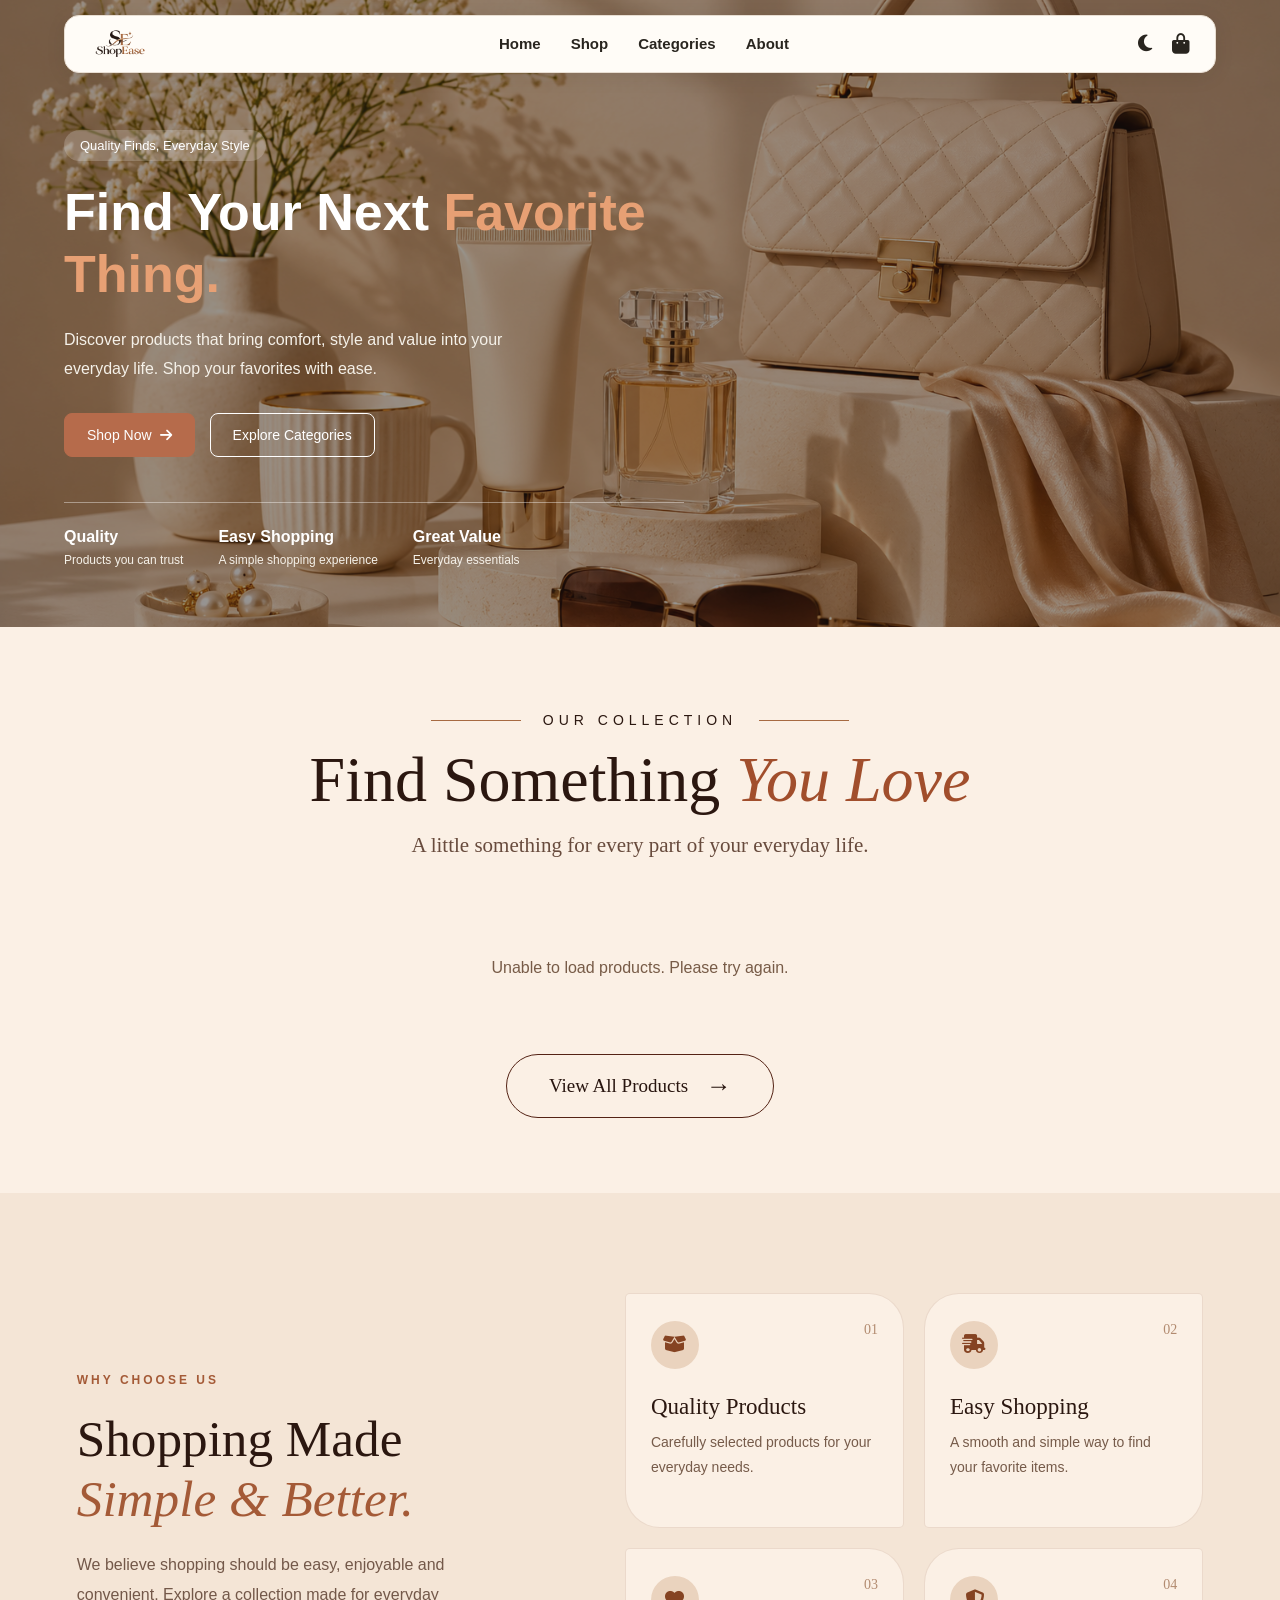
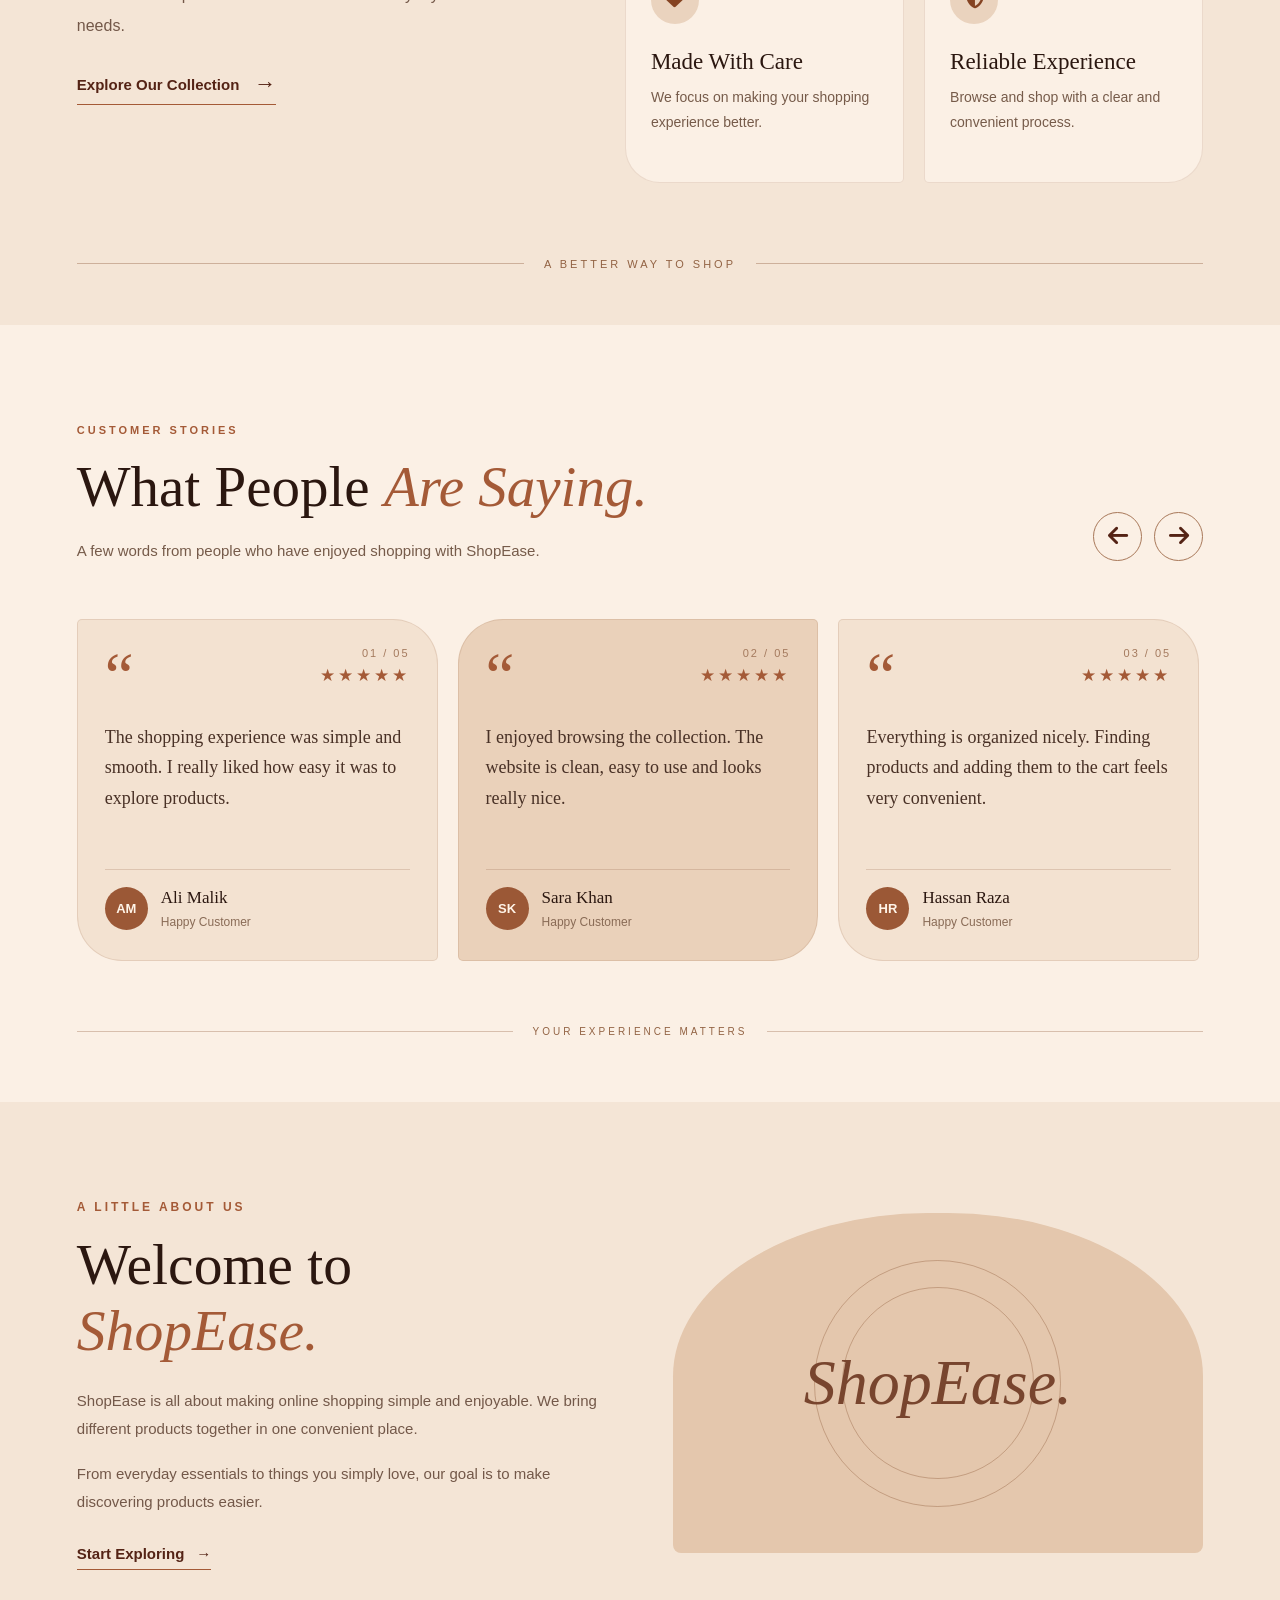
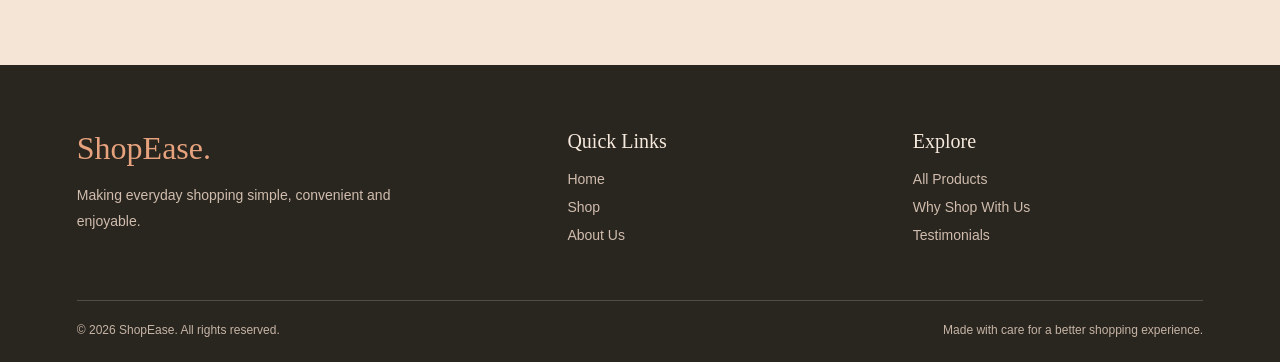
==== commit 36bb0ea8: "Update Product Page" ====
--- a/index.html
+++ b/index.html
@@ -4,349 +4,597 @@
     <meta charset="UTF-8">
     <meta name="viewport" content="width=device-width, initial-scale=1.0">
     <title>ShopEase</title>
+
     <link rel="stylesheet" href="style.css">
     <link rel="stylesheet" href="https://cdnjs.cloudflare.com/ajax/libs/font-awesome/6.7.2/css/all.min.css">
 </head>
+
 <body>
-<!-- ! Header -->
-<header class="header">
-    <nav class="navbar">
-        <a href="#home" class="logo">
-            <img src="images/logo.png" alt="ShopEase Logo">
-        </a>
-
-        <ul class="nav-links" id="navLinks">
-            <li><a href="#home">Home</a></li>
-            <li><a href="#products">Shop</a></li>
-            <li><a href="#products">Categories</a></li>
-            <li><a href="#about">About</a></li>
-        </ul>
-
-        <div class="nav-actions">
-            <!-- ! Theme Toggle -->
-            <button class="theme-btn" id="themeBtn" aria-label="Toggle theme">
-                <i class="fa-regular fa-moon"></i>
-            </button>
-
-            <!-- ! Shopping Cart -->
-            <a href="#cart" class="cart-btn" aria-label="Shopping cart">
-                <i class="fa-solid fa-bag-shopping"></i>
-                <span class="cart-count" id="cartCount">0</span>
+
+    <!-- Navbar -->
+    <header class="header">
+        <nav class="navbar">
+
+            <a href="index.html" class="logo">
+                <img src="images/logo.png" alt="ShopEase Logo">
             </a>
 
-            <!-- ! Mobile Menu Button -->
-            <button class="menu-btn" id="menuBtn" aria-label="Open menu">
-                <i class="fa-solid fa-bars"></i>
-            </button>
-        </div>
-    </nav>
-</header>
-
-<!-- ! Hero Section -->
-<section class="hero" id="home">
-    <div class="hero-container">
-        <div class="hero-content">
-            <span class="hero-tag">Discover Your Style</span>
-
-            <h1>
-                Find Your <span>Everyday</span> Essentials.
-            </h1>
-
-            <p>
-                Explore quality products made for your everyday life.
-                Discover your favorites and enjoy a simple shopping experience.
-            </p>
-
-            <div class="hero-buttons">
-                <a href="#products" class="shop-btn" id="shopNowBtn">
-                    Shop Now
+            <ul class="nav-links" id="navLinks">
+                <li><a href="#home">Home</a></li>
+                <li><a href="#products">Shop</a></li>
+                <li><a href="#products">Categories</a></li>
+                <li><a href="#about">About</a></li>
+            </ul>
+
+            <div class="nav-actions">
+
+                <button class="theme-btn" id="themeBtn" type="button" aria-label="Toggle theme">
+                    <i class="fa-solid fa-moon"></i>
+                </button>
+
+                <button class="cart-btn" id="cartBtn" type="button" aria-label="Shopping cart">
+                    <i class="fa-solid fa-bag-shopping"></i>
+                    <span class="cart-count" id="cartCount">0</span>
+                </button>
+
+                <button class="menu-btn" id="menuBtn" type="button" aria-label="Open menu">
+                    <i class="fa-solid fa-bars"></i>
+                </button>
+
+            </div>
+
+        </nav>
+    </header>
+
+
+    <!-- Hero Section -->
+    <section class="hero" id="home">
+
+        <div class="hero-container">
+
+            <div class="hero-content">
+
+                <span class="hero-tag">Quality Finds, Everyday Style</span>
+
+                <h1>
+                    Find Your Next
+                    <span>Favorite Thing.</span>
+                </h1>
+
+                <p>
+                    Discover products that bring comfort, style and value
+                    into your everyday life. Shop your favorites with ease.
+                </p>
+
+                <div class="hero-buttons">
+
+                    <a href="#products" class="shop-btn" id="shopNowBtn">
+                        Shop Now
+                        <i class="fa-solid fa-arrow-right"></i>
+                    </a>
+
+                    <a href="#products" class="category-btn" id="categoryBtn">
+                        Explore Categories
+                    </a>
+
+                </div>
+
+                <div class="hero-info">
+
+                    <div>
+                        <h3>Quality</h3>
+                        <p>Products you can trust</p>
+                    </div>
+
+                    <div>
+                        <h3>Easy Shopping</h3>
+                        <p>A simple shopping experience</p>
+                    </div>
+
+                    <div>
+                        <h3>Great Value</h3>
+                        <p>Everyday essentials</p>
+                    </div>
+
+                </div>
+
+            </div>
+
+        </div>
+
+    </section>
+
+
+    <!-- Products Section -->
+    <section class="products-section" id="products">
+
+        <div class="products-container">
+
+            <div class="products-heading">
+
+                <div class="heading-label">
+                    <span></span>
+                    <p>OUR COLLECTION</p>
+                    <span></span>
+                </div>
+
+                <h2>
+                    Find Something
+                    <em>You Love</em>
+                </h2>
+
+                <p class="heading-description">
+                    A little something for every part of your everyday life.
+                </p>
+
+            </div>
+
+
+            <!-- Category Filters -->
+            <div class="category-filters" id="categoryFilters"></div>
+
+
+            <!-- Products -->
+            <div class="products-grid" id="productsGrid"></div>
+
+            <p class="products-message" id="productsMessage"></p>
+
+
+            <!-- View All Products -->
+            <div class="view-products">
+
+                <a href="all-products.html" class="view-all-btn" id="viewAllBtn">
+                    <span>View All Products</span>
+                    <span class="view-arrow">→</span>
+                </a>
+
+            </div>
+
+        </div>
+
+    </section>
+
+
+    <!-- Why Shop With Us -->
+    <section class="why-section" id="why-us">
+
+        <div class="why-container">
+
+            <div class="why-intro">
+
+                <span class="why-label">WHY CHOOSE US</span>
+
+                <h2>
+                    Shopping Made
+                    <em>Simple & Better.</em>
+                </h2>
+
+                <p>
+                    We believe shopping should be easy, enjoyable and
+                    convenient. Explore a collection made for everyday needs.
+                </p>
+
+                <a href="#products" class="why-link">
+                    Explore Our Collection
+                    <span>→</span>
+                </a>
+
+            </div>
+
+
+            <div class="benefits-grid">
+
+                <article class="benefit-card">
+
+                    <div class="benefit-icon">
+                        <i class="fa-solid fa-box-open"></i>
+                    </div>
+
+                    <span class="benefit-number">01</span>
+
+                    <h3>Quality Products</h3>
+
+                    <p>
+                        Carefully selected products for your everyday needs.
+                    </p>
+
+                </article>
+
+
+                <article class="benefit-card">
+
+                    <div class="benefit-icon">
+                        <i class="fa-solid fa-truck-fast"></i>
+                    </div>
+
+                    <span class="benefit-number">02</span>
+
+                    <h3>Easy Shopping</h3>
+
+                    <p>
+                        A smooth and simple way to find your favorite items.
+                    </p>
+
+                </article>
+
+
+                <article class="benefit-card">
+
+                    <div class="benefit-icon">
+                        <i class="fa-solid fa-heart"></i>
+                    </div>
+
+                    <span class="benefit-number">03</span>
+
+                    <h3>Made With Care</h3>
+
+                    <p>
+                        We focus on making your shopping experience better.
+                    </p>
+
+                </article>
+
+
+                <article class="benefit-card">
+
+                    <div class="benefit-icon">
+                        <i class="fa-solid fa-shield-halved"></i>
+                    </div>
+
+                    <span class="benefit-number">04</span>
+
+                    <h3>Reliable Experience</h3>
+
+                    <p>
+                        Browse and shop with a clear and convenient process.
+                    </p>
+
+                </article>
+
+            </div>
+
+        </div>
+
+
+        <div class="why-bottom-line">
+            <span></span>
+            <p>A BETTER WAY TO SHOP</p>
+            <span></span>
+        </div>
+
+    </section>
+
+
+    <!-- Testimonials Section -->
+    <section class="testimonial-section" id="reviews">
+
+        <div class="testimonial-container">
+
+            <div class="testimonial-header">
+
+                <div class="testimonial-intro">
+
+                    <span class="testimonial-label">CUSTOMER STORIES</span>
+
+                    <h2>
+                        What People
+                        <em>Are Saying.</em>
+                    </h2>
+
+                    <p>
+                        A few words from people who have enjoyed shopping
+                        with ShopEase.
+                    </p>
+
+                </div>
+
+
+                <div class="testimonial-controls">
+
+                    <button class="review-arrow" id="reviewPrev" type="button" aria-label="Previous review">
+                        <i class="fa-solid fa-arrow-left"></i>
+                    </button>
+
+                    <button class="review-arrow" id="reviewNext" type="button" aria-label="Next review">
+                        <i class="fa-solid fa-arrow-right"></i>
+                    </button>
+
+                </div>
+
+            </div>
+
+
+            <div class="testimonial-slider" id="testimonialSlider">
+
+                <article class="testimonial-card">
+
+                    <div class="review-top">
+                        <span class="quote-mark">“</span>
+                        <span class="review-stars">★★★★★</span>
+                    </div>
+
+                    <p class="review-text">
+                        The shopping experience was simple and smooth.
+                        I really liked how easy it was to explore products.
+                    </p>
+
+                    <div class="review-customer">
+
+                        <div class="customer-avatar">AM</div>
+
+                        <div>
+                            <h3>Ali Malik</h3>
+                            <span>Happy Customer</span>
+                        </div>
+
+                    </div>
+
+                    <span class="review-number">01 / 05</span>
+
+                </article>
+
+
+                <article class="testimonial-card featured-review">
+
+                    <div class="review-top">
+                        <span class="quote-mark">“</span>
+                        <span class="review-stars">★★★★★</span>
+                    </div>
+
+                    <p class="review-text">
+                        I enjoyed browsing the collection. The website
+                        is clean, easy to use and looks really nice.
+                    </p>
+
+                    <div class="review-customer">
+
+                        <div class="customer-avatar">SK</div>
+
+                        <div>
+                            <h3>Sara Khan</h3>
+                            <span>Happy Customer</span>
+                        </div>
+
+                    </div>
+
+                    <span class="review-number">02 / 05</span>
+
+                </article>
+
+
+                <article class="testimonial-card">
+
+                    <div class="review-top">
+                        <span class="quote-mark">“</span>
+                        <span class="review-stars">★★★★★</span>
+                    </div>
+
+                    <p class="review-text">
+                        Everything is organized nicely. Finding products
+                        and adding them to the cart feels very convenient.
+                    </p>
+
+                    <div class="review-customer">
+
+                        <div class="customer-avatar">HR</div>
+
+                        <div>
+                            <h3>Hassan Raza</h3>
+                            <span>Happy Customer</span>
+                        </div>
+
+                    </div>
+
+                    <span class="review-number">03 / 05</span>
+
+                </article>
+<article class="testimonial-card">
+
+                    <div class="review-top">
+                        <span class="quote-mark">“</span>
+                        <span class="review-stars">★★★★★</span>
+                    </div>
+
+                    <p class="review-text">
+                        The site is well-structured, making it effortless to browse through the catalog. Adding items to my cart and checking out feels completely seamless.
+                    </p>
+
+                    <div class="review-customer">
+
+                        <div class="customer-avatar">JK</div>
+
+                        <div>
+                            <h3>Jaweria Khan</h3>
+                            <span>Happy Customer</span>
+                        </div>
+
+                    </div>
+
+                    <span class="review-number">04 / 05</span>
+
+                </article>
+<article class="testimonial-card">
+
+                    <div class="review-top">
+                        <span class="quote-mark">“</span>
+                        <span class="review-stars">★★★★★</span>
+                    </div>
+
+                    <p class="review-text">
+                       The layout is super clean and easy to navigate. Browsing items and checking out takes almost no effort.
+                    </p>
+
+                    <div class="review-customer">
+
+                        <div class="customer-avatar">ER</div>
+
+                        <div>
+                            <h3>Esha Rasool</h3>
+                            <span>Happy Customer</span>
+                        </div>
+
+                    </div>
+
+                    <span class="review-number">05 / 05</span>
+
+                </article>
+
+            </div>
+
+
+            <div class="testimonial-footer">
+                <span></span>
+                <p>YOUR EXPERIENCE MATTERS</p>
+                <span></span>
+            </div>
+
+        </div>
+
+    </section>
+
+
+    <!-- About Section -->
+    <section class="about-section" id="about">
+
+        <div class="about-container">
+
+            <div class="about-content">
+
+                <span class="about-label">A LITTLE ABOUT US</span>
+
+                <h2>
+                    Welcome to
+                    <em>ShopEase.</em>
+                </h2>
+
+                <p>
+                    ShopEase is all about making online shopping simple
+                    and enjoyable. We bring different products together
+                    in one convenient place.
+                </p>
+
+                <p>
+                    From everyday essentials to things you simply love,
+                    our goal is to make discovering products easier.
+                </p>
+
+                <a href="#products" class="about-link">
+                    Start Exploring
+                    <span>→</span>
+                </a>
+
+            </div>
+
+
+            <div class="about-art">
+                <span>ShopEase.</span>
+            </div>
+
+        </div>
+
+    </section>
+
+
+    <!-- Footer -->
+    <footer class="site-footer" id="footer">
+
+        <div class="footer-container">
+
+            <div class="footer-brand">
+
+                <h2>ShopEase.</h2>
+
+                <p>
+                    Making everyday shopping simple, convenient
+                    and enjoyable.
+                </p>
+
+            </div>
+
+
+            <div class="footer-column">
+
+                <h3>Quick Links</h3>
+
+                <a href="#home">Home</a>
+                <a href="#products">Shop</a>
+                <a href="#about">About Us</a>
+
+            </div>
+
+
+            <div class="footer-column">
+
+                <h3>Explore</h3>
+
+                <a href="all-products.html">All Products</a>
+                <a href="#why-us">Why Shop With Us</a>
+                <a href="#reviews">Testimonials</a>
+
+            </div>
+
+        </div>
+
+
+        <div class="footer-bottom">
+
+            <p>© 2026 ShopEase. All rights reserved.</p>
+
+            <p>Made with care for a better shopping experience.</p>
+
+        </div>
+
+    </footer>
+
+
+    <!-- Cart Popup -->
+    <div class="cart-overlay" id="cartOverlay">
+
+        <div class="cart-modal">
+
+            <div class="cart-modal-header">
+
+                <div>
+                    <span class="cart-heading-label">YOUR BAG</span>
+                    <h2>Shopping Cart</h2>
+                </div>
+
+                <button class="cart-close-btn" id="cartCloseBtn" type="button" aria-label="Close cart">
+                    <i class="fa-solid fa-xmark"></i>
+                </button>
+
+            </div>
+
+
+            <div class="cart-items" id="cartItems">
+
+                <p class="empty-cart-message">
+                    Your cart is empty.
+                </p>
+
+            </div>
+
+
+            <div class="cart-modal-footer">
+
+                <div class="cart-total-row">
+                    <span>Total</span>
+                    <strong id="cartTotal">$0.00</strong>
+                </div>
+
+                <button class="cart-continue-btn" id="cartContinueBtn" type="button">
+                    Continue Shopping
                     <i class="fa-solid fa-arrow-right"></i>
-                </a>
-
-                <button class="category-btn" id="categoryBtn">
-                    Explore Categories
                 </button>
-            </div>
-
-            <div class="hero-info">
-                <div>
-                    <h3>Quality</h3>
-                    <p>Selected Products</p>
-                </div>
-
-                <div>
-                    <h3>Easy</h3>
-                    <p>Shopping Experience</p>
-                </div>
-
-                <div>
-                    <h3>Style</h3>
-                    <p>For Everyday Life</p>
-                </div>
-            </div>
-        </div>
+
+            </div>
+
+        </div>
+
     </div>
-</section>
-
-<!-- ! Products Section -->
-<section class="products-section" id="products">
-    <div class="products-container">
-        <div class="products-heading">
-            <div class="heading-label">
-                <span></span>
-                <p>OUR COLLECTION</p>
-                <span></span>
-            </div>
-
-            <h2>Shop Our <em>Favorites</em></h2>
-
-            <p class="heading-description">
-                Discover handpicked products that bring style and comfort to your everyday life.
-            </p>
-        </div>
-
-        <!-- ! Category Filters -->
-        <div class="category-filters" id="categoryFilters" aria-label="Filter products by category">
-            <button class="category-filter-btn active" type="button" data-category="all">
-                All
-            </button>
-        </div>
-
-        <!-- ! Products Grid -->
-        <div class="products-grid" id="productsGrid"></div>
-
-        <!-- *** Loading / Error Message -->
-        <p class="products-message" id="productsMessage">
-            Loading our favorites...
-        </p>
-
-        <!-- ! View All Button -->
-        <div class="view-products">
-            <button class="view-all-btn" id="viewAllBtn" type="button">
-                <span>View All Products</span>
-                <span class="view-arrow">→</span>
-            </button>
-        </div>
-    </div>
-</section>
-
-<!-- ! Why Shop With Us -->
-<section class="why-section" id="why-us">
-    <div class="why-container">
-        <div class="why-intro">
-            <span class="why-label">THE SHOPEASE DIFFERENCE</span>
-
-            <h2>
-                A Little More Reason
-                <em>To Love Shopping.</em>
-            </h2>
-
-            <p>
-                Shopping should feel simple, enjoyable and worth your time.
-                That's why we bring together quality, convenience and care
-                in every order.
-            </p>
-
-            <a href="#products" class="why-link">
-                Explore Our Collection <span>→</span>
-            </a>
-        </div>
-
-        <div class="benefits-grid">
-            <article class="benefit-card">
-                <div class="benefit-icon"><i class="fa-solid fa-gem"></i></div>
-                <span class="benefit-number">01</span>
-                <h3>Quality Picks</h3>
-                <p>Thoughtfully selected products that bring something special to your everyday life.</p>
-            </article>
-
-            <article class="benefit-card">
-                <div class="benefit-icon"><i class="fa-solid fa-truck-fast"></i></div>
-                <span class="benefit-number">02</span>
-                <h3>Easy Delivery</h3>
-                <p>A smooth ordering experience that makes getting your favorites easier.</p>
-            </article>
-
-            <article class="benefit-card">
-                <div class="benefit-icon"><i class="fa-solid fa-shield-halved"></i></div>
-                <span class="benefit-number">03</span>
-                <h3>Secure Shopping</h3>
-                <p>Shop with confidence through a simple and secure shopping experience.</p>
-            </article>
-
-            <article class="benefit-card">
-                <div class="benefit-icon"><i class="fa-solid fa-heart"></i></div>
-                <span class="benefit-number">04</span>
-                <h3>Made With Care</h3>
-                <p>From browsing to checkout, we focus on making every step feel effortless.</p>
-            </article>
-        </div>
-    </div>
-
-    <div class="why-bottom-line">
-        <span></span>
-        <p>GOOD FINDS. GOOD FEELINGS. EVERY TIME.</p>
-        <span></span>
-    </div>
-</section>
-
-<!-- ! Testimonials Section -->
-<section class="testimonial-section" id="testimonials">
-    <div class="testimonial-container">
-        <div class="testimonial-header">
-            <div class="testimonial-intro">
-                <span class="testimonial-label">A LITTLE LOVE FROM OUR CUSTOMERS</span>
-
-                <h2>
-                    Real Words,
-                    <em>Happy Hearts.</em>
-                </h2>
-
-                <p>
-                    The best part of shopping is finding something
-                    you love. Here's what our shoppers have to say
-                    about their experience.
-                </p>
-            </div>
-
-            <div class="testimonial-controls">
-                <button class="review-arrow" id="reviewPrev" aria-label="Previous reviews" type="button">←</button>
-                <button class="review-arrow" id="reviewNext" aria-label="Next reviews" type="button">→</button>
-            </div>
-        </div>
-
-        <!-- ********* Reviews Slider -->
-        <div class="testimonial-slider" id="testimonialSlider">
-            <article class="testimonial-card">
-                <div class="review-top">
-                    <span class="quote-mark">“</span>
-                    <div class="review-stars">★★★★★</div>
-                </div>
-                <p class="review-text">
-                    Found exactly what I was looking for.
-                    The whole shopping experience felt easy,
-                    smooth and enjoyable.
-                </p>
-                <div class="review-customer">
-                    <div class="customer-avatar">SA</div>
-                    <div>
-                        <h3>Sarah Ahmed</h3>
-                        <span>Happy Shopper</span>
-                    </div>
-                </div>
-                <span class="review-number">01</span>
-            </article>
-
-            <article class="testimonial-card featured-review">
-                <div class="review-top">
-                    <span class="quote-mark">“</span>
-                    <div class="review-stars">★★★★★</div>
-                </div>
-                <p class="review-text">
-                    I love how simple everything feels.
-                    Browsing through the collection is easy,
-                    and finding my favorites is even easier.
-                </p>
-                <div class="review-customer">
-                    <div class="customer-avatar">AK</div>
-                    <div>
-                        <h3>Ali Khan</h3>
-                        <span>Happy Shopper</span>
-                    </div>
-                </div>
-                <span class="review-number">02</span>
-            </article>
-
-            <article class="testimonial-card">
-                <div class="review-top">
-                    <span class="quote-mark">“</span>
-                    <div class="review-stars">★★★★★</div>
-                </div>
-                <p class="review-text">
-                    Such a lovely collection! I really appreciate
-                    the variety and how effortless it is to
-                    explore different products.
-                </p>
-                <div class="review-customer">
-                    <div class="customer-avatar">ZM</div>
-                    <div>
-                        <h3>Zoya Malik</h3>
-                        <span>Happy Shopper</span>
-                    </div>
-                </div>
-                <span class="review-number">03</span>
-            </article>
-        </div>
-
-        <!-- ! Bottom Note -->
-        <div class="testimonial-footer">
-            <span></span>
-            <p>THANK YOU FOR BEING PART OF SHOPEASE</p>
-            <span></span>
-        </div>
-    </div>
-</section>
-
-<!-- ! About ShopEase -->
-<section class="about-section" id="about">
-    <div class="about-container">
-        <div class="about-content">
-            <span class="about-label">A LITTLE ABOUT US</span>
-            <h2>Shopping Made <em>Simple.</em></h2>
-            <p>
-                At ShopEase, we believe finding everyday essentials should feel
-                simple and enjoyable. Our collection brings together a variety
-                of products in one convenient place.
-            </p>
-            <p>
-                Whether you're looking for something useful or something you
-                simply love, we're here to make discovering your next favorite
-                a little easier.
-            </p>
-            <a href="#products" class="about-link">
-                Explore the Collection <span>→</span>
-            </a>
-        </div>
-
-        <div class="about-art" aria-label="ShopEase decorative brand artwork">
-            <span>ShopEase.</span>
-        </div>
-    </div>
-</section>
-
-<!-- ! Footer -->
-<footer class="site-footer" id="footer">
-    <div class="footer-container">
-        <div class="footer-brand">
-            <h2>ShopEase.</h2>
-            <p>
-                Everyday essentials, thoughtfully brought together.
-                Discover your favorites and enjoy a simple shopping experience.
-            </p>
-        </div>
-
-        <div class="footer-column">
-            <h3>Explore</h3>
-            <a href="#home">Home</a>
-            <a href="#products">Shop Products</a>
-            <a href="#why-us">Why Shop With Us</a>
-            <a href="#about">About Us</a>
-        </div>
-
-        <div class="footer-column">
-            <h3>Stay Connected</h3>
-            <a href="mailto:hello@shopease.com">Email Us</a>
-            <a href="#testimonials">Customer Reviews</a>
-            <a href="#products">Browse Collection</a>
-        </div>
-    </div>
-
-    <div class="footer-bottom">
-        <p>© 2026 ShopEase. All rights reserved.</p>
-        <p>Made for everyday shopping.</p>
-    </div>
-</footer>
-
-<script src="script.js"></script>
+
+
+    <script src="script.js"></script>
+
 </body>
 </html>
--- a/style.css
+++ b/style.css
@@ -1,4 +1,3 @@
-/* ! Basic Setup */
 
 * {
     margin: 0;
@@ -25,7 +24,7 @@
     cursor: pointer;
 }
 
-/* !  Navbar */
+/* Navbar */
 
 .header {
     width: 100%;
@@ -92,7 +91,8 @@
     position: relative;
     color: #29251F;
     font-size: 20px;
-    text-decoration: none;
+    background: none;
+    border: none;
 }
 
 .cart-count {
@@ -101,7 +101,7 @@
     right: -10px;
     width: 17px;
     height: 17px;
-    display: flex;
+    display: none;
     align-items: center;
     justify-content: center;
     background: #B66B4B;
@@ -114,7 +114,8 @@
     display: none;
 }
 
-/* ! Hero Section */
+
+/* Hero Section */
 
 .hero {
     width: 100%;
@@ -240,7 +241,8 @@
     font-size: 12px;
 }
 
-/* ! Products Section */
+
+/* Products Section */
 
 .products-section {
     position: relative;
@@ -301,7 +303,8 @@
     line-height: 1.6;
 }
 
-/* ! Category Filters */
+
+/* Category Filters */
 
 .category-filters {
     display: flex;
@@ -329,7 +332,8 @@
     color: white;
 }
 
-/* ! Products Grid */
+
+/* Products Grid */
 
 .products-grid {
     display: grid;
@@ -431,7 +435,8 @@
     font-weight: 500;
 }
 
-/* ! Product Information */
+
+/* Product Information */
 
 .product-info {
     position: relative;
@@ -516,7 +521,8 @@
     background: #526b45;
 }
 
-/* ! View All Products */
+
+/* View All Products */
 
 .view-products {
     display: flex;
@@ -536,6 +542,7 @@
     color: #28150f;
     font-family: Georgia, 'Times New Roman', serif;
     font-size: 19px;
+    text-decoration: none;
     transition: 0.3s ease;
 }
 
@@ -564,7 +571,8 @@
     display: none;
 }
 
-/* ! Why Shop With Us */
+
+/* Why Shop With Us */
 
 .why-section {
     position: relative;
@@ -640,7 +648,8 @@
     font-size: 22px;
 }
 
-/* ! Benefits Cards */
+
+/* Benefits Cards */
 
 .benefits-grid {
     display: grid;
@@ -724,7 +733,8 @@
     text-align: center;
 }
 
-/* ! Testimonials Section */
+
+/* Testimonials Section */
 
 .testimonial-section {
     overflow: hidden;
@@ -937,7 +947,8 @@
     text-align: center;
 }
 
-/* ! About Section */
+
+/* About Section */
 
 .about-section {
     padding: 95px 6%;
@@ -1041,7 +1052,8 @@
     font-style: italic;
 }
 
-/* ! Footer */
+
+/* Footer */
 
 .site-footer {
     padding: 65px 6% 25px;
@@ -1106,7 +1118,224 @@
     font-size: 12px;
 }
 
-/* ! Dark Theme */
+
+/* Cart Popup */
+
+.cart-overlay {
+    position: fixed;
+    inset: 0;
+    z-index: 2000;
+    display: none;
+    align-items: center;
+    justify-content: center;
+    padding: 20px;
+    background: rgba(20, 17, 14, 0.65);
+    backdrop-filter: blur(4px);
+}
+
+.cart-overlay.active {
+    display: flex;
+}
+
+.cart-modal {
+    width: 100%;
+    max-width: 550px;
+    max-height: 85vh;
+    display: flex;
+    flex-direction: column;
+    overflow: hidden;
+    background: #FFFCF7;
+    border: 1px solid #E8DED2;
+    border-radius: 18px;
+    box-shadow: 0 20px 60px rgba(0, 0, 0, 0.2);
+    animation: cartOpen 0.25s ease;
+}
+
+@keyframes cartOpen {
+    from {
+        opacity: 0;
+        transform: translateY(15px);
+    }
+
+    to {
+        opacity: 1;
+        transform: translateY(0);
+    }
+}
+
+.cart-modal-header {
+    display: flex;
+    align-items: center;
+    justify-content: space-between;
+    padding: 25px 28px;
+    border-bottom: 1px solid #E8DED2;
+}
+
+.cart-heading-label {
+    display: block;
+    margin-bottom: 7px;
+    color: #A45A37;
+    font-size: 11px;
+    font-weight: 600;
+    letter-spacing: 3px;
+}
+
+.cart-modal-header h2 {
+    color: #29251F;
+    font-family: Georgia, 'Times New Roman', serif;
+    font-size: 27px;
+    font-weight: 400;
+}
+
+.cart-close-btn {
+    width: 40px;
+    height: 40px;
+    display: flex;
+    align-items: center;
+    justify-content: center;
+    border: none;
+    border-radius: 50%;
+    background: #F2E5D9;
+    color: #542315;
+    font-size: 18px;
+    transition: 0.3s;
+}
+
+.cart-close-btn:hover {
+    background: #984b24;
+    color: white;
+}
+
+.cart-items {
+    flex: 1;
+    min-height: 100px;
+    padding: 20px 28px;
+    overflow-y: auto;
+}
+
+.empty-cart-message {
+    padding: 35px 10px;
+    color: #775b47;
+    font-size: 15px;
+    text-align: center;
+}
+
+.cart-item {
+    display: grid;
+    grid-template-columns: 75px 1fr auto;
+    align-items: center;
+    gap: 15px;
+    padding: 15px 0;
+    border-bottom: 1px solid #E8DED2;
+}
+
+.cart-item-image {
+    width: 75px;
+    height: 75px;
+    padding: 8px;
+    border-radius: 10px;
+    background: #F3E5D7;
+    object-fit: contain;
+}
+
+.cart-item-info {
+    min-width: 0;
+}
+
+.cart-item-info h3 {
+    margin-bottom: 7px;
+    color: #29251F;
+    font-family: Georgia, 'Times New Roman', serif;
+    font-size: 16px;
+    font-weight: 500;
+    line-height: 1.4;
+}
+
+.cart-item-price {
+    color: #984b24;
+    font-size: 14px;
+    font-weight: 600;
+}
+
+.cart-quantity {
+    display: flex;
+    align-items: center;
+    gap: 10px;
+    margin-top: 10px;
+}
+
+.cart-quantity button {
+    width: 26px;
+    height: 26px;
+    border: 1px solid #C8A58D;
+    border-radius: 50%;
+    background: transparent;
+    color: #542315;
+    font-size: 15px;
+}
+
+.cart-quantity span {
+    min-width: 15px;
+    color: #29251F;
+    font-size: 13px;
+    text-align: center;
+}
+
+.remove-cart-btn {
+    align-self: start;
+    padding: 7px;
+    border: none;
+    background: transparent;
+    color: #A45A37;
+    font-size: 16px;
+    transition: 0.3s;
+}
+
+.remove-cart-btn:hover {
+    color: #8d241e;
+}
+
+.cart-modal-footer {
+    padding: 20px 28px 25px;
+    border-top: 1px solid #E8DED2;
+}
+
+.cart-total-row {
+    display: flex;
+    align-items: center;
+    justify-content: space-between;
+    margin-bottom: 18px;
+    color: #29251F;
+    font-size: 16px;
+}
+
+.cart-total-row strong {
+    color: #81351f;
+    font-family: Georgia, 'Times New Roman', serif;
+    font-size: 24px;
+}
+
+.cart-continue-btn {
+    width: 100%;
+    display: flex;
+    align-items: center;
+    justify-content: center;
+    gap: 12px;
+    padding: 15px;
+    border: none;
+    border-radius: 8px;
+    background: #984b24;
+    color: white;
+    font-size: 15px;
+    transition: 0.3s;
+}
+
+.cart-continue-btn:hover {
+    background: #542315;
+}
+
+
+/* Dark Theme */
 
 body.dark-theme {
     background: #0c0e0c;
@@ -1332,9 +1561,65 @@
     color: #e5a27d;
 }
 
-/* ! Responsive Design - Tablet */
+
+/* Cart Dark Theme */
+
+body.dark-theme .cart-modal {
+    background: #232622;
+    border-color: #47493e;
+}
+
+body.dark-theme .cart-modal-header {
+    border-color: #47493e;
+}
+
+body.dark-theme .cart-modal-header h2,
+body.dark-theme .cart-item-info h3,
+body.dark-theme .cart-total-row,
+body.dark-theme .cart-quantity span {
+    color: #f5e4d5;
+}
+
+body.dark-theme .cart-close-btn {
+    background: #403025;
+    color: #f5e4d5;
+}
+
+body.dark-theme .cart-close-btn:hover {
+    background: #a64f2c;
+}
+
+body.dark-theme .cart-item {
+    border-color: #47493e;
+}
+
+body.dark-theme .cart-item-image {
+    background: #30251f;
+}
+
+body.dark-theme .cart-item-price,
+body.dark-theme .cart-total-row strong {
+    color: #e5a27d;
+}
+
+body.dark-theme .cart-quantity button {
+    border-color: #a96b49;
+    color: #f5e4d5;
+}
+
+body.dark-theme .empty-cart-message {
+    color: #c4aa98;
+}
+
+body.dark-theme .cart-modal-footer {
+    border-color: #47493e;
+}
+
+
+/* Responsive Design - Tablet */
 
 @media (max-width: 1024px) {
+
     .products-grid {
         grid-template-columns: repeat(2, minmax(0, 1fr));
         gap: 25px;
@@ -1360,11 +1645,14 @@
     .testimonial-slider {
         grid-auto-columns: calc((100% - 20px) / 2);
     }
-}
-
-/* ! Responsive Design - Mobile */
+
+}
+
+
+/* Responsive Design - Mobile */
 
 @media (max-width: 768px) {
+
     .header {
         padding: 0 15px;
     }
@@ -1624,11 +1912,25 @@
         flex-direction: column;
         text-align: center;
     }
-}
-
-/* ! Small Mobile Screens */
+
+    .cart-modal {
+        max-height: 90vh;
+    }
+
+    .cart-modal-header,
+    .cart-items,
+    .cart-modal-footer {
+        padding-left: 20px;
+        padding-right: 20px;
+    }
+
+}
+
+
+/* Small Mobile Screens */
 
 @media (max-width: 480px) {
+
     .hero {
         min-height: 600px;
         padding: 110px 5% 40px;
@@ -1695,4 +1997,23 @@
     .site-footer {
         padding: 50px 6% 22px;
     }
-}+
+    .cart-item {
+        grid-template-columns: 60px 1fr auto;
+        gap: 10px;
+    }
+
+    .cart-item-image {
+        width: 60px;
+        height: 60px;
+    }
+
+    .cart-item-info h3 {
+        font-size: 14px;
+    }
+
+    .cart-item-price {
+        font-size: 13px;
+    }
+
+}
